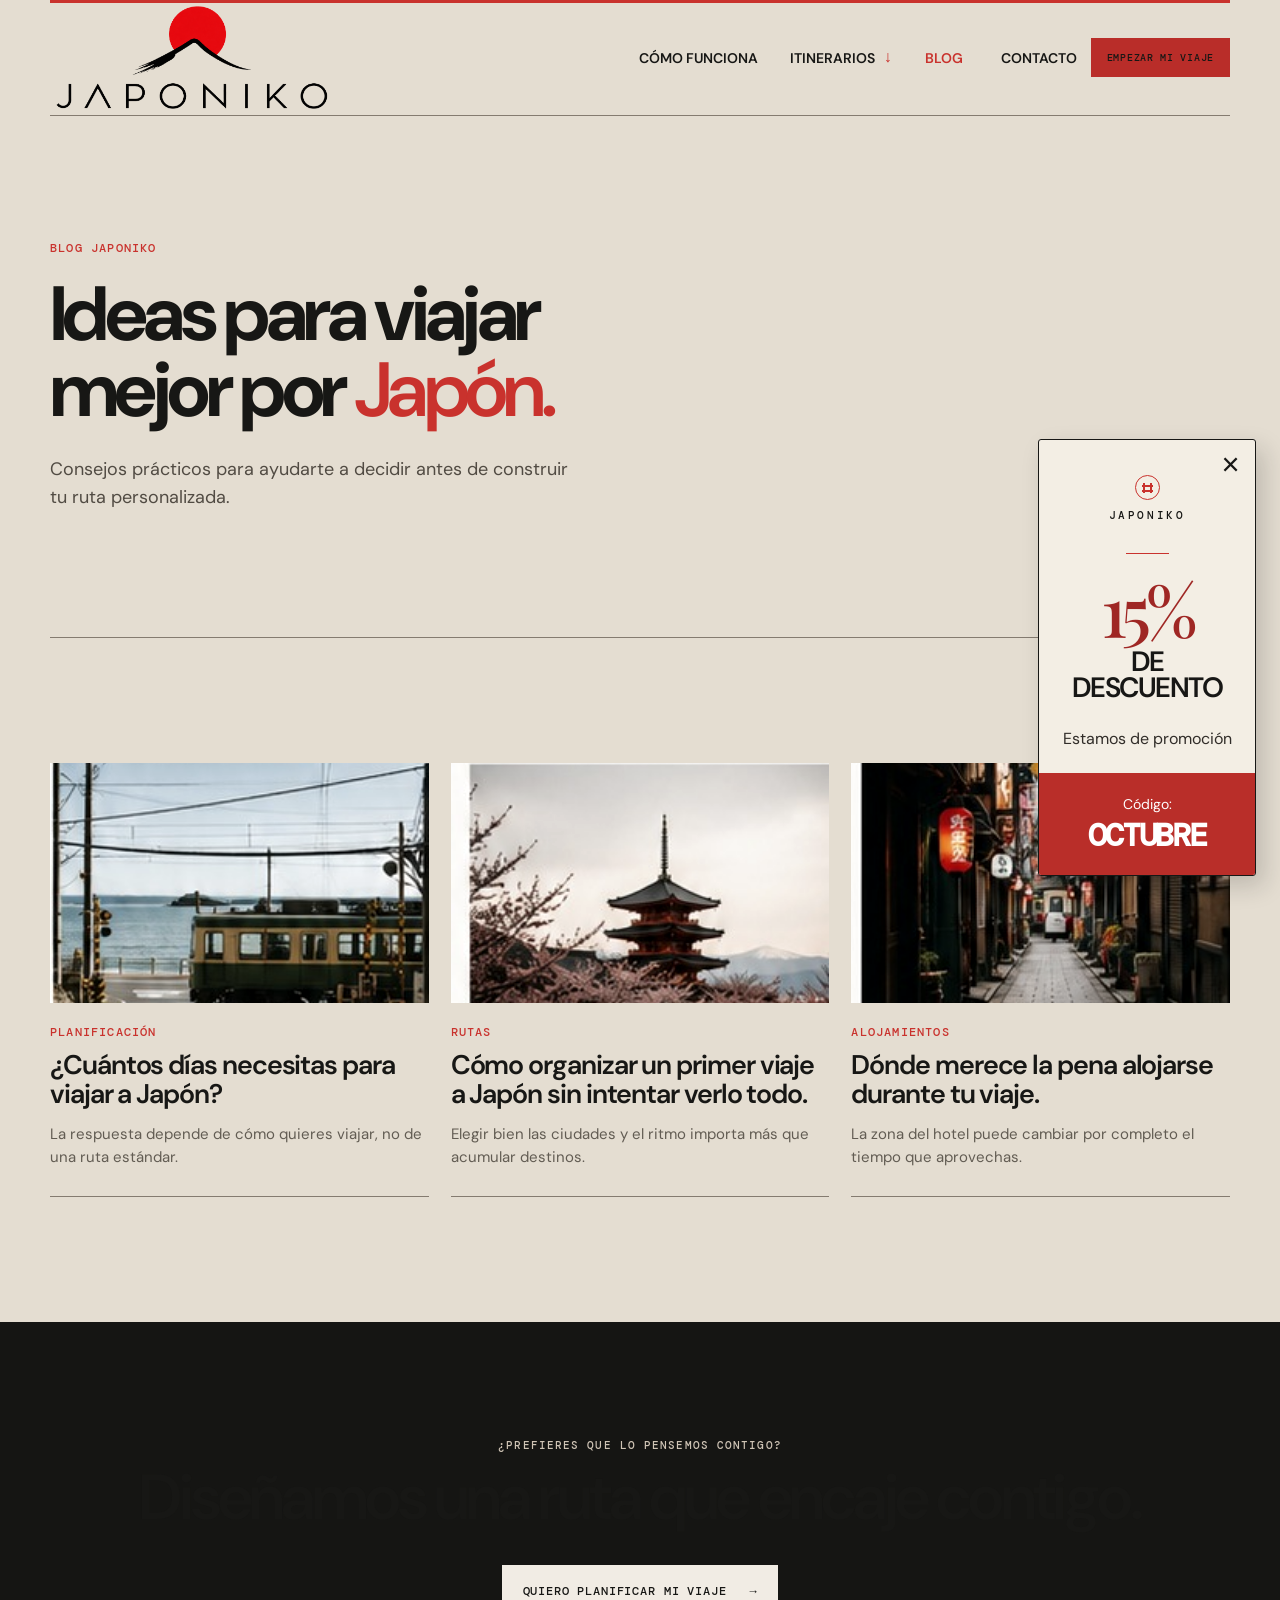
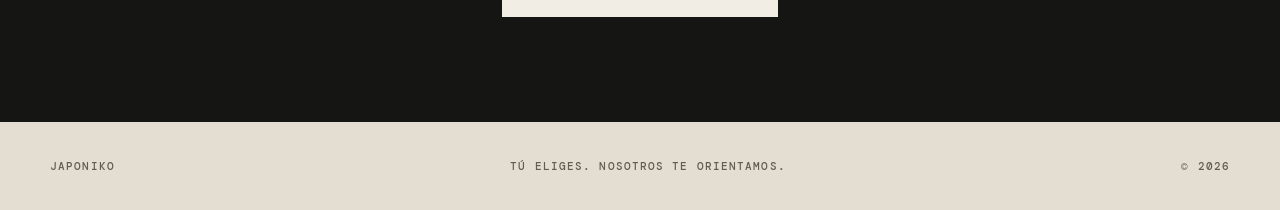
==== blog.html @ 4f86d7cc "Add files via upload actualizacion japoniko 19/08" ====
<!doctype html>
<html lang="es">
<head><meta charset="utf-8"><meta name="viewport" content="width=device-width, initial-scale=1"><meta name="description" content="Ideas y consejos para organizar un viaje a Japón por libre."><title>Blog | Japoniko</title><link rel="stylesheet" href="style.css"><script src="promo-banner.js" defer></script></head>
<body>
<header class="site-header"><a class="logo" href="index.html" aria-label="Japoniko, inicio"><span class="logo-window"><img src="assets/images/logo-japoniko-premium.png" alt="Japoniko"></span></a><nav class="header-nav"><a class="header-link" href="como-funciona.html">Cómo funciona</a><div class="nav-dropdown"><a class="nav-trigger" href="japon-clasico.html">ITINERARIOS</a><div class="nav-menu"><a href="japon-clasico.html">Japón clásico</a><a href="japon-tradicional.html">Japón tradicional</a><a href="japon-extendido.html">Japón extendido</a></div></div><a class="header-link active-link" href="blog.html">Blog</a></nav><a class="header-link contact-button" href="contacto.html">Contacto</a><a class="button button-small" href="index.html#planifica">Empezar mi viaje</a></header>
<main>
<section class="subpage-hero section"><p class="section-label">BLOG JAPONIKO</p><h1>Ideas para viajar<br>mejor por <em>Japón.</em></h1><p>Consejos prácticos para ayudarte a decidir antes de construir tu ruta personalizada.</p></section>
<section class="article-grid section"><article><img src="assets/images/tokio.jpg" alt="Tokio"><p class="eyebrow">PLANIFICACIÓN</p><h2>¿Cuántos días necesitas para viajar a Japón?</h2><p>La respuesta depende de cómo quieres viajar, no de una ruta estándar.</p></article><article><img src="assets/images/pagoda.jpg" alt="Pagoda japonesa"><p class="eyebrow">RUTAS</p><h2>Cómo organizar un primer viaje a Japón sin intentar verlo todo.</h2><p>Elegir bien las ciudades y el ritmo importa más que acumular destinos.</p></article><article><img src="assets/images/calle.jpg" alt="Calle tradicional japonesa"><p class="eyebrow">ALOJAMIENTOS</p><h2>Dónde merece la pena alojarse durante tu viaje.</h2><p>La zona del hotel puede cambiar por completo el tiempo que aprovechas.</p></article></section>
<section class="subpage-cta"><p>¿Prefieres que lo pensemos contigo?</p><h2>Diseñamos una ruta que encaje contigo.</h2><a class="button button-light" href="index.html#planifica">Quiero planificar mi viaje <span>→</span></a></section>
</main><footer><span>JAPONIKO</span><span>Tú eliges. Nosotros te orientamos.</span><span>© 2026</span></footer>
</body></html>
---- style.css ----
@import url('https://fonts.googleapis.com/css2?family=DM+Mono:wght@400;500&family=DM+Sans:wght@400;500;600;700&family=Playfair+Display:ital,wght@0,500;0,600;1,500;1,600&display=swap');
:root{--ink:#171715;--paper:#ede9e0;--warm:#ded7ca;--red:#d83932;--line:#c9c0b2;--max:1180px}*{box-sizing:border-box}html{scroll-behavior:smooth}body{margin:0;background:var(--paper);color:var(--ink);font-family:'DM Sans',sans-serif;line-height:1.5}.site-header{height:92px;max-width:var(--max);margin:auto;display:flex;align-items:center;justify-content:space-between;border-bottom:1px solid var(--line)}.logo{width:180px;height:72px;display:block}.logo-window{display:block;width:180px;height:72px;overflow:hidden;position:relative}.logo img{position:absolute;width:220px;max-width:none;left:-20px;top:-67px}.header-link,.eyebrow,.section-label,footer{font:500 11px/1.2 'DM Mono',monospace;letter-spacing:.1em;text-transform:uppercase}.header-link{color:var(--ink);text-decoration:none;margin-left:auto;margin-right:28px}.button{display:inline-flex;gap:23px;align-items:center;background:var(--red);color:#fff;text-decoration:none;text-transform:uppercase;font:500 11px 'DM Mono',monospace;letter-spacing:.07em;padding:17px 20px;border:1px solid var(--red);transition:.2s}.button:hover{background:#b92e29}.button-small{padding:12px 15px;font-size:10px}.hero{max-width:var(--max);margin:auto;min-height:625px;display:grid;grid-template-columns:1.06fr .94fr;align-items:center;gap:80px}.eyebrow,.section-label{color:#686156;margin:0 0 22px}.hero h1,h2{font-size:clamp(48px,6vw,88px);line-height:.98;letter-spacing:-.06em;margin:0;font-weight:600}.hero h1 em,h2 em{font-family:'Playfair Display',serif;font-weight:500}.intro{font-size:18px;line-height:1.55;max-width:510px;margin:30px 0}.hero-action{display:flex;gap:22px;align-items:center}.hero-action p{font-size:12px;line-height:1.55;margin:0}.hero-art{height:468px;background:#d7cec0;position:relative;overflow:hidden}.sun{position:absolute;width:238px;height:238px;border-radius:50%;background:var(--red);right:92px;top:81px}.mountain{position:absolute;bottom:-45px;background:var(--ink);clip-path:polygon(0 100%,48% 17%,58% 27%,100% 100%)}.mountain-back{width:530px;height:280px;left:-10px;opacity:.72}.mountain-front{width:500px;height:250px;right:-45px;opacity:.97}.hero-art p{position:absolute;right:24px;top:23px;font:400 16px 'DM Mono';letter-spacing:.2em;color:#5f584f}.section{max-width:var(--max);margin:auto;padding:125px 0}.problem{border-top:1px solid var(--line)}.split-heading{display:grid;grid-template-columns:1.45fr .55fr;gap:80px;align-items:end}.split-heading h2{font-size:clamp(42px,5.3vw,72px)}.split-heading>p{font-size:16px;margin:0 0 6px;color:#4c4841}.question-list{display:grid;grid-template-columns:1fr 1fr;margin:78px 0 44px;border-top:1px solid var(--line)}.question-list span{font-size:18px;padding:24px 0;border-bottom:1px solid var(--line)}.question-list span:nth-child(odd){padding-right:25px}.statement{font-size:22px;line-height:1.3;margin:0}.quiet{max-width:none;padding-left:max(calc((100% - var(--max))/2),32px);padding-right:max(calc((100% - var(--max))/2),32px);background:var(--warm)}.included{display:grid;grid-template-columns:repeat(3,1fr);margin-top:78px;border-top:1px solid #bfb5a5}.included article{padding:28px 34px 0 0}.included article+article{padding-left:34px;border-left:1px solid #bfb5a5}.included b,.process b{font:500 11px 'DM Mono';color:var(--red)}.included h3{font-size:24px;margin:45px 0 10px}.included p{color:#504b43;margin:0}.support{display:grid;grid-template-columns:1fr 1fr;background:#191917;color:#f4f0e8;min-height:560px}.support-copy{align-self:center;max-width:590px;justify-self:end;width:100%;padding:76px 95px 76px max(32px,calc((100vw - var(--max))/2))}.support .eyebrow{color:#b6ab9b}.support h2{font-size:clamp(42px,4.5vw,65px)}.support-copy>p:not(.eyebrow){max-width:390px;color:#cbc4b8;margin:28px 0}.text-link{color:#fff;text-decoration:none;font:500 11px 'DM Mono';text-transform:uppercase;letter-spacing:.08em}.support img{width:100%;height:560px;object-fit:cover;filter:saturate(.78) contrast(1.05)}.process h2{font-size:clamp(42px,5.3vw,72px)}.process ol{list-style:none;padding:0;margin:70px 0 0;border-top:1px solid var(--line)}.process li{display:grid;grid-template-columns:90px 1fr;align-items:center;border-bottom:1px solid var(--line);padding:18px 0}.process li span{font-size:22px}.final-cta{text-align:center;background:var(--red);color:#fff;padding:125px 25px}.final-cta .eyebrow{color:#ffe3da}.final-cta h2{font-size:clamp(42px,5vw,72px);max-width:850px;margin:auto}.final-cta>p:not(.eyebrow){margin:30px auto;color:#ffe3da}.button-light{background:#fff;color:var(--ink);border-color:#fff}.button-light:hover{background:#ede9e0;border-color:#ede9e0}footer{max-width:var(--max);margin:auto;height:88px;display:flex;align-items:center;justify-content:space-between;color:#625c53}@media(max-width:800px){.site-header{height:74px;margin:0 20px}.logo,.logo-window{width:135px}.logo img{width:170px;left:-17px;top:-51px}.header-link{display:none}.hero{grid-template-columns:1fr;gap:35px;padding:65px 25px}.hero-art{height:330px;grid-row:1}.hero-copy{grid-row:2}.split-heading{grid-template-columns:1fr;gap:26px}.section{padding:80px 25px}.quiet{padding:80px 25px}.question-list{grid-template-columns:1fr;margin-top:50px}.question-list span:nth-child(odd){padding-right:0}.included{grid-template-columns:1fr;margin-top:50px}.included article,.included article+article{padding:25px 0;border-left:0;border-bottom:1px solid #bfb5a5}.included h3{margin-top:25px}.support{grid-template-columns:1fr}.support-copy{padding:80px 25px}.support img{height:420px}.process ol{margin-top:48px}.final-cta{padding:85px 25px}footer{height:auto;gap:15px;align-items:flex-start;flex-direction:column;padding:28px 25px}.hero-action{align-items:flex-start;flex-direction:column}.sun{right:20%;top:55px}.mountain-back{left:-100px}}
:root{--ink:#171715}
.price-detail{max-width:var(--max);margin:auto;padding:120px 0;display:grid;grid-template-columns:1fr 1fr;gap:100px}.price-detail h2{font-size:clamp(42px,4.7vw,67px)}.price-copy>p:not(.section-label){max-width:430px;font-size:17px;margin:26px 0 32px;color:#504b43}.price-includes{border-top:2px solid var(--ink);padding-top:20px}.price-includes ul{list-style:none;padding:0;margin:24px 0}.price-includes li{padding:11px 0 11px 25px;border-bottom:1px solid var(--line);position:relative}.price-includes li:before{content:'—';position:absolute;left:0;color:var(--red)}.fine-print{font-size:13px;color:#625c53;margin:22px 0 0}.about{display:grid;grid-template-columns:1fr 1fr;gap:100px;border-bottom:1px solid var(--line)}.about h2{font-size:clamp(48px,5vw,70px)}.about-text{padding-top:42px}.about-text p{font-size:18px;line-height:1.6;margin:0 0 20px}.about-text strong{font-size:20px;line-height:1.4}@media(max-width:800px){.price-detail,.about{grid-template-columns:1fr;gap:45px;padding:80px 25px}.about-text{padding-top:0}.about{gap:20px}}
:root{--line:#9f978b}.included{border-color:#aaa093}.included article+article{border-color:#aaa093}.form{border-color:#9f978b}
:root{--line:#9f978b}.hero-photo{background:#1b1a18}.hero-photo img{width:100%;height:100%;object-fit:cover;filter:saturate(.72) contrast(1.08)}.hero-photo span{position:absolute;right:23px;top:20px;color:#fff;font:400 15px 'DM Mono',monospace;letter-spacing:.2em;text-shadow:0 1px 8px #000}.hero-photo .sun,.hero-photo .mountain,.hero-photo p{display:none}
:root{--red:#d83932}.price-number{display:flex;align-items:flex-start;margin:0 0 24px;color:var(--red);line-height:.72;letter-spacing:-.09em}.price-number strong{font-size:clamp(130px,16vw,220px);font-weight:600}.price-number span{font-size:clamp(52px,6vw,82px);font-weight:600;padding-top:13px;letter-spacing:-.07em}.price-number small{display:block;margin:13px 0 0 8px;color:var(--ink);font:500 11px 'DM Mono',monospace;letter-spacing:.08em;text-transform:uppercase;white-space:nowrap}@media(max-width:800px){.price-number strong{font-size:150px}.price-number span{font-size:62px}.price-number small{font-size:10px;margin-left:3px}}
.closing-image{margin:0;position:relative;height:min(62vw,700px);overflow:hidden;background:#171715}.closing-image img{width:100%;height:100%;object-fit:cover;display:block;filter:saturate(.85) contrast(1.04)}.closing-image figcaption{position:absolute;left:max(32px,calc((100% - var(--max))/2));bottom:38px;color:#fff;font:500 12px 'DM Mono',monospace;letter-spacing:.12em;text-transform:uppercase;text-shadow:0 1px 8px #000}@media(max-width:800px){.closing-image{height:370px}.closing-image figcaption{left:25px;bottom:25px}}
.process-note{max-width:550px;font-size:15px;color:#625c53;margin:28px 0 0}.itinerary{border-top:1px solid var(--line)}.itinerary-grid{display:grid;grid-template-columns:repeat(3,1fr);border-top:1px solid var(--line);margin-top:70px}.itinerary-grid>div{padding:19px 20px 19px 0;border-bottom:1px solid var(--line);display:flex;gap:15px;align-items:baseline}.itinerary-grid b{color:var(--red);font:500 10px 'DM Mono',monospace;letter-spacing:.06em;min-width:64px}.itinerary-grid span{font-size:17px}.request{display:grid;grid-template-columns:.9fr 1.1fr;gap:100px;background:var(--warm);max-width:none;padding-left:max(32px,calc((100% - var(--max))/2));padding-right:max(32px,calc((100% - var(--max))/2))}.request h2{font-size:clamp(43px,4.8vw,69px)}.request-intro>p:not(.section-label){font-size:17px;line-height:1.6;max-width:430px;margin:28px 0}.travel-form{border-top:2px solid var(--ink);padding-top:23px;display:grid;gap:16px}.travel-form label{font:500 11px 'DM Mono',monospace;letter-spacing:.04em;text-transform:uppercase;display:grid;gap:8px}.travel-form input,.travel-form select,.travel-form textarea{width:100%;font:400 16px 'DM Sans',sans-serif;color:var(--ink);padding:12px 0;border:0;border-bottom:1px solid #93897b;background:transparent;border-radius:0;outline:none}.travel-form input:focus,.travel-form select:focus,.travel-form textarea:focus{border-color:var(--red)}.travel-form textarea{resize:vertical;min-height:100px}.form-pair{display:grid;grid-template-columns:1fr 1fr;gap:24px}.travel-form .button{justify-self:start;margin-top:12px}.form-note{font-size:12px;color:#625c53;margin:0}.faq{max-width:900px}.faq h2{font-size:clamp(43px,5vw,69px);margin-bottom:55px}.faq details{border-top:1px solid var(--line);padding:19px 0}.faq details:last-child{border-bottom:1px solid var(--line)}.faq summary{font-size:18px;font-weight:600;cursor:pointer;list-style:none;padding-right:30px;position:relative}.faq summary::-webkit-details-marker{display:none}.faq summary:after{content:'+';position:absolute;right:0;color:var(--red);font:400 24px 'DM Mono',monospace;top:-5px}.faq details[open] summary:after{content:'−'}.faq details p{margin:14px 35px 0 0;color:#59534a}@media(max-width:800px){.itinerary-grid{grid-template-columns:1fr;margin-top:48px}.request{grid-template-columns:1fr;gap:45px;padding:80px 25px}.form-pair{grid-template-columns:1fr;gap:16px}.travel-form .button{width:100%;justify-content:space-between}.faq{padding-bottom:80px}.faq summary{font-size:16px}}
:root{--paper:#ede9e0;--red:#d83932;--ink:#171715}.site-header{position:relative}.logo{height:82px;display:flex;align-items:center;gap:11px}.logo-window{height:64px;background:var(--paper);border-left:3px solid var(--red);border-bottom:1px solid var(--ink);box-shadow:9px 9px 0 -8px var(--red)}.logo img{mix-blend-mode:multiply}.brand-tag{font:500 8px/1.2 'DM Mono',monospace;text-transform:uppercase;letter-spacing:.12em;color:#625c53;white-space:nowrap}.quick-signup{max-width:var(--max);margin:0 auto 105px;padding:26px 30px;border-top:2px solid var(--ink);border-bottom:1px solid var(--line);display:flex;align-items:center;justify-content:space-between;gap:45px;background:#e4ded3}.quick-signup .eyebrow{margin:0 0 7px}.quick-signup p:last-child{margin:0;font-size:15px}.quick-signup form{display:flex;min-width:420px;align-items:center;border-bottom:1px solid var(--ink)}.quick-signup input{border:0;background:transparent;outline:0;min-width:0;flex:1;padding:13px 0;font:400 15px 'DM Sans',sans-serif}.quick-signup input:focus{box-shadow:inset 0 -2px 0 var(--red)}.quick-signup button{border:0;background:var(--ink);color:#fff;padding:13px 16px;text-transform:uppercase;font:500 10px 'DM Mono',monospace;letter-spacing:.06em;white-space:nowrap}.quick-signup button:hover{background:var(--red)}.price-detail,.request{border-top:1px solid var(--ink)}.support{border-top:2px solid var(--red)}.final-cta{border-top:2px solid var(--ink)}@media(max-width:800px){.logo{height:70px;gap:7px}.logo-window{height:58px}.brand-tag{font-size:7px}.quick-signup{margin:0 25px 70px;padding:23px 20px;display:block}.quick-signup form{min-width:0;width:100%;margin-top:18px}.quick-signup button{padding:13px 11px;font-size:9px}}
html,body{max-width:100%;overflow-x:hidden}@media(max-width:640px){.site-header{height:72px;margin:0 14px;gap:10px}.logo{min-width:0;flex:1}.logo-window{width:118px!important;height:54px}.logo img{width:148px;left:-14px;top:-45px}.brand-tag{display:none}.button-small{padding:11px 10px;font-size:8px;letter-spacing:.03em}.hero{padding:38px 22px 58px;gap:28px;min-height:auto}.hero-art{height:280px}.hero h1{font-size:clamp(46px,14vw,62px)}.intro{font-size:16px;margin:22px 0}.hero-action .button{width:100%;justify-content:space-between}.hero-action p{font-size:11px}.section,.quiet{padding:68px 22px}.split-heading h2,.request h2,.price-detail h2,.about h2{font-size:clamp(40px,12vw,55px)}.question-list span{font-size:16px;padding:18px 0}.statement{font-size:20px}.quick-signup{margin:0 22px 65px}.quick-signup p:last-child{font-size:14px}.included h3{font-size:21px}.price-detail{padding:70px 22px;gap:48px}.price-number{margin-bottom:20px}.price-number strong{font-size:128px}.price-number span{font-size:54px}.price-includes li{font-size:14px}.support-copy{padding:68px 22px}.support img{height:340px}.about-text p{font-size:16px}.process li{grid-template-columns:62px 1fr;padding:16px 0}.process li span{font-size:18px}.itinerary-grid>div{padding:16px 0}.itinerary-grid span{font-size:16px}.request{padding:68px 22px}.travel-form{gap:14px}.travel-form input,.travel-form select,.travel-form textarea{font-size:16px}.faq summary{font-size:15px;line-height:1.35}.final-cta{padding:75px 22px}.final-cta h2{font-size:clamp(39px,11vw,53px)}.closing-image{height:290px}footer{padding:25px 22px;font-size:9px}}@media(max-width:360px){.site-header{margin:0 10px}.logo-window{width:105px!important}.logo img{width:134px;top:-41px}.button-small{padding:10px 8px;font-size:7px}.hero{padding-left:18px;padding-right:18px}.section,.quiet,.price-detail,.request{padding-left:18px;padding-right:18px}.quick-signup{margin-left:18px;margin-right:18px}}
.site-header{height:104px}.logo{width:230px;height:92px}.logo-window{width:230px!important;height:82px!important;border-left-width:3px;box-shadow:10px 10px 0 -8px var(--red)}.logo img{width:280px!important;left:-25px!important;top:-99px!important}@media(max-width:640px){.site-header{height:76px}.logo{width:145px;height:68px}.logo-window{width:145px!important;height:62px!important}.logo img{width:178px!important;left:-16px!important;top:-62px!important}}@media(max-width:360px){.logo{width:122px}.logo-window{width:122px!important}.logo img{width:150px!important;left:-14px!important;top:-52px!important}}
:root{--paper:#e4ddd1;--warm:#cbc1b3;--ink:#151513;--line:#847b70;--red:#c9322d}.site-header{height:112px;border-color:#847b70}.logo{width:270px;height:102px}.logo-window{width:270px!important;height:92px!important;background:transparent;border:0!important;box-shadow:none!important}.logo img{width:330px!important;left:-30px!important;top:-116px!important}.quick-signup{background:#d8cfc2;border-bottom-color:#847b70}.quiet{background:#cbc1b3}.price-detail{background:#d9d0c4}.about{background:#ded6ca}.request{background:#c7bcad}.travel-form{border-top-color:#151513}.support{background:#151513}.final-cta{background:#b92d29}.button{background:#b92d29;border-color:#b92d29}.button:hover{background:#8f221f}.button-light{background:#f1ece4;border-color:#f1ece4}.price-number{color:#b92d29}@media(max-width:640px){.site-header{height:80px}.logo{width:165px;height:72px}.logo-window{width:165px!important;height:66px!important}.logo img{width:202px!important;left:-18px!important;top:-71px!important}}@media(max-width:360px){.logo{width:140px}.logo-window{width:140px!important}.logo img{width:172px!important;left:-16px!important;top:-60px!important}}
.form-notice{position:fixed;z-index:50;right:25px;bottom:25px;max-width:360px;padding:16px 19px;background:#151513;color:#f1ece4;border-left:3px solid var(--red);font-size:14px;line-height:1.45;box-shadow:0 12px 32px rgba(0,0,0,.2);transform:translateY(140%);opacity:0;transition:transform .25s ease,opacity .25s ease}.form-notice.is-visible{transform:translateY(0);opacity:1}@media(max-width:640px){.form-notice{right:18px;left:18px;bottom:18px;max-width:none;font-size:13px}}
:root{--red:#c9322d}em{font-family:'DM Sans',sans-serif!important;font-style:normal!important;font-weight:600!important;color:var(--red)}.logo{width:auto!important;height:92px!important;display:flex;align-items:center;gap:13px}.brand-mark{width:42px;height:34px;position:relative;display:block;flex:0 0 42px}.brand-mark:before{content:'';position:absolute;left:7px;top:0;width:27px;height:27px;border-radius:50%;background:var(--red)}.brand-mark:after{content:'';position:absolute;left:1px;top:13px;width:34px;height:12px;border-left:4px solid var(--ink);border-bottom:4px solid var(--ink);transform:skew(-28deg) rotate(-20deg);border-radius:2px}.brand-name{font:600 22px/1 'DM Sans',sans-serif;letter-spacing:.28em;color:var(--ink)}.mini-gallery{display:grid;grid-template-columns:1.25fr .8fr .95fr;gap:10px;margin-top:42px}.mini-gallery img{width:100%;height:165px;object-fit:cover;display:block;filter:saturate(.76) contrast(1.06)}.mini-gallery img:first-child{object-position:center}.mini-gallery img:hover{filter:saturate(1) contrast(1)}@media(max-width:640px){.logo{height:68px!important;gap:9px}.brand-mark{width:32px;height:28px;flex-basis:32px}.brand-mark:before{width:22px;height:22px;left:5px}.brand-mark:after{width:27px;height:10px;left:1px;top:10px;border-left-width:3px;border-bottom-width:3px}.brand-name{font-size:16px;letter-spacing:.2em}.mini-gallery{grid-template-columns:1.2fr .8fr;gap:7px;margin-top:28px}.mini-gallery img{height:120px}.mini-gallery img:last-child{display:none}}
.site-header{height:92px}.logo{width:210px!important;height:72px!important;display:block}.logo-window{display:block!important;position:relative;width:210px!important;height:72px!important;overflow:hidden;background:transparent!important;border:0!important;box-shadow:none!important}.logo-window img{position:absolute!important;display:block;width:260px!important;max-width:none!important;left:-24px!important;top:-91px!important;mix-blend-mode:multiply}.brand-mark,.brand-name{display:none!important}@media(max-width:640px){.site-header{height:74px}.logo{width:145px!important;height:60px!important}.logo-window{width:145px!important;height:60px!important}.logo-window img{width:180px!important;left:-17px!important;top:-63px!important}}@media(max-width:360px){.logo{width:126px!important}.logo-window{width:126px!important}.logo-window img{width:156px!important;left:-15px!important;top:-55px!important}}
.support .itinerary-preview{object-fit:contain;background:#d8cfc2;padding:18px;filter:none}.about-intro img{width:100%;height:365px;object-fit:cover;display:block;margin-top:38px;filter:saturate(.8) contrast(1.04)}@media(max-width:640px){.support .itinerary-preview{height:400px;padding:12px}.about-intro img{height:330px;margin-top:28px}}
.header-nav{display:flex;align-items:center;gap:22px;margin-left:auto;margin-right:28px}.header-nav .header-link{margin:0}.header-nav .active-link{color:var(--red)}.subpage-hero{min-height:430px;display:flex;flex-direction:column;justify-content:center;border-bottom:1px solid var(--line)}.subpage-hero h1{font-size:clamp(52px,6vw,84px);letter-spacing:-.06em;line-height:.98;margin:0}.subpage-hero>p:last-child{max-width:520px;font-size:18px;line-height:1.55;margin:28px 0 0;color:#514b43}.subpage-cta{background:#151513;color:#f1ece4;text-align:center;padding:105px 25px}.subpage-cta p{font:500 11px 'DM Mono',monospace;text-transform:uppercase;letter-spacing:.1em;color:#cfc4b5}.subpage-cta h2{font-size:clamp(40px,5vw,68px);margin:15px auto 35px;letter-spacing:-.05em}.article-grid{display:grid;grid-template-columns:repeat(3,1fr);gap:22px}.article-grid article{padding-bottom:28px;border-bottom:1px solid var(--line)}.article-grid img{width:100%;height:240px;object-fit:cover;display:block;margin-bottom:22px;filter:saturate(.78) contrast(1.05)}.article-grid .eyebrow{margin-bottom:11px}.article-grid h2{font-size:27px;line-height:1.08;letter-spacing:-.04em;margin:0 0 15px}.article-grid p:last-child{font-size:15px;color:#625c53;margin:0}@media(max-width:800px){.header-nav{display:none}.subpage-hero{min-height:340px}.article-grid{grid-template-columns:1fr;gap:38px}.article-grid img{height:250px}}@media(max-width:640px){.subpage-hero{padding-top:58px;padding-bottom:58px}.subpage-hero h1{font-size:clamp(43px,12vw,56px)}.subpage-hero>p:last-child{font-size:16px}.subpage-cta{padding:74px 22px}.article-grid h2{font-size:25px}}
.site-header{position:relative}.site-header:before{content:'';position:absolute;left:0;right:0;top:0;height:3px;background:var(--red)}.hero{position:relative}.hero-copy{padding-left:24px;border-left:1px solid var(--line)}.trust-bar{max-width:var(--max);margin:0 auto 66px;border-top:1px solid var(--ink);border-bottom:1px solid var(--line);display:grid;grid-template-columns:repeat(3,1fr)}.trust-bar span{padding:16px 20px;font:500 10px 'DM Mono',monospace;text-transform:uppercase;letter-spacing:.08em;text-align:center}.trust-bar span+span{border-left:1px solid var(--line)}.price-detail{position:relative;box-shadow:inset 0 1px 0 rgba(255,255,255,.35),inset 0 -1px 0 rgba(21,21,19,.25)}.price-detail:after{content:'79';position:absolute;right:max(20px,calc((100vw - var(--max))/2));bottom:20px;font:600 clamp(100px,14vw,220px)/.75 'DM Sans',sans-serif;color:rgba(21,21,19,.045);letter-spacing:-.1em;pointer-events:none}.price-copy,.price-includes{position:relative;z-index:1}.price-stamp{display:inline-block;margin:0 0 24px;padding:7px 9px;border:1px solid var(--red);color:var(--red);font:500 9px 'DM Mono',monospace;letter-spacing:.09em}.service-vignettes{display:grid;grid-template-columns:repeat(3,1fr);gap:7px;margin-top:28px}.service-vignettes img{width:100%;height:92px;object-fit:cover;filter:saturate(.65) contrast(1.12)}.support{position:relative}.pdf-badge{position:absolute;right:calc(50% + 18px);top:30px;z-index:2;background:var(--red);color:#fff;padding:10px 12px;font:500 9px/1.35 'DM Mono',monospace;letter-spacing:.08em;text-align:center;transform:rotate(3deg);box-shadow:5px 5px 0 #151513}.about{padding-top:145px;padding-bottom:145px}.about-intro{position:relative}.about-intro:before{content:'10+';position:absolute;right:18px;top:-45px;color:var(--red);font:600 72px/.8 'DM Sans',sans-serif;letter-spacing:-.08em}.about-text blockquote{border-left:2px solid var(--red);margin:40px 0 0;padding:6px 0 6px 22px;font:500 24px/1.25 'DM Sans',sans-serif;letter-spacing:-.03em}.problem,.process{position:relative}.section-label{color:var(--red)}@media(max-width:800px){.trust-bar{margin:0 22px 55px}.pdf-badge{right:18px;top:18px}.about{padding-top:90px;padding-bottom:90px}}@media(max-width:640px){.hero-copy{padding-left:15px}.trust-bar{grid-template-columns:1fr;margin-bottom:50px}.trust-bar span{padding:13px 14px;text-align:left}.trust-bar span+span{border-left:0;border-top:1px solid var(--line)}.price-detail:after{right:16px;bottom:17px;font-size:130px}.service-vignettes img{height:75px}.pdf-badge{font-size:8px;padding:8px 9px}.about-intro:before{font-size:58px;top:-30px}.about-text blockquote{font-size:20px;margin-top:28px}.about{padding-top:75px;padding-bottom:75px}}
body{font-size:17px}.eyebrow,.section-label{font-size:12px}.button{font-size:12px}.button-small{font-size:10px}.header-link{font-size:12px}.intro{font-size:19px}.split-heading>p,.request-intro>p:not(.section-label),.price-copy>p:not(.section-label){font-size:18px}.included p,.fine-print,.form-note{font-size:15px}.travel-form label{font-size:12px}.travel-form input,.travel-form select,.travel-form textarea{font-size:17px}.trust-bar span{font-size:11px}.service-vignettes{margin-top:32px}@media(max-width:640px){body{font-size:16px}.intro{font-size:17px}.eyebrow,.section-label{font-size:11px}.button{font-size:11px}.button-small{font-size:9px}.split-heading>p,.request-intro>p:not(.section-label),.price-copy>p:not(.section-label){font-size:17px}}
.site-header{height:116px}.logo{width:310px!important;height:104px!important}.logo-window{width:310px!important;height:104px!important;display:flex!important;align-items:center;overflow:visible!important}.logo-window img,.logo-window img[src$="logo-japoniko-premium.png"]{position:static!important;width:100%!important;height:100%!important;max-width:100%!important;object-fit:contain;object-position:left center;mix-blend-mode:normal!important}.included,.article-grid{align-items:stretch}.included article,.article-grid article{width:100%;height:100%;min-width:0}.included article{display:flex;flex-direction:column}.included article p{margin-top:auto}.article-grid article{display:flex;flex-direction:column}.article-grid article p:last-child{margin-top:auto}@media(max-width:640px){.site-header{height:82px}.logo{width:190px!important;height:72px!important}.logo-window{width:190px!important;height:72px!important}.header-nav{display:none}}
.nav-dropdown{position:relative;font:500 12px 'DM Sans',sans-serif}.nav-dropdown summary{list-style:none;cursor:pointer;white-space:nowrap}.nav-dropdown summary::-webkit-details-marker{display:none}.nav-dropdown summary:after{content:'+';color:var(--red);font:500 15px 'DM Mono',monospace;margin-left:6px}.nav-dropdown[open] summary:after{content:'−'}.nav-dropdown>div{position:absolute;z-index:30;top:calc(100% + 16px);left:-18px;min-width:190px;padding:10px;background:#151513;box-shadow:7px 7px 0 rgba(201,50,45,.85)}.nav-dropdown>div a{display:block;padding:10px;color:#f1ece4;text-decoration:none;font-size:12px}.nav-dropdown>div a:hover,.nav-dropdown>div a.active-link{color:#fff;background:#c9322d}@media(max-width:800px){.nav-dropdown{display:none}}
.support-copy h2{line-height:1.17!important;margin-bottom:30px}.support-copy h2 em{display:block;margin-top:14px}.support-copy>p:not(.eyebrow){line-height:1.75;margin:0 0 34px}.how-steps{display:grid;gap:0}.how-steps article{display:grid;grid-template-columns:130px 1fr;gap:25px;padding:34px 0;border-top:1px solid var(--line)}.how-steps article:last-child{border-bottom:1px solid var(--line)}.how-steps b{font:600 40px/.9 'DM Sans',sans-serif;letter-spacing:-.08em;color:var(--red)}.how-steps h2{font-size:31px;letter-spacing:-.045em;margin:0 0 9px}.how-steps p{max-width:570px;font-size:17px;line-height:1.6;color:#514b43;margin:0}@media(max-width:640px){.support-copy h2{line-height:1.14!important;margin-bottom:24px}.support-copy h2 em{margin-top:10px}.how-steps article{grid-template-columns:70px 1fr;gap:12px;padding:25px 0}.how-steps b{font-size:30px}.how-steps h2{font-size:24px}.how-steps p{font-size:16px}}
.about-intro:before{display:none!important}
.hero-copy{padding-left:0!important;border-left:0!important}.header-nav{gap:26px}.header-nav .header-link,.nav-dropdown,.nav-dropdown summary{font:600 14px/1 'DM Sans',sans-serif!important;letter-spacing:0!important}.nav-dropdown summary{display:flex;align-items:center;height:24px}.nav-dropdown summary:after{font-size:16px!important;margin-left:7px}@media(max-width:800px){.header-nav{display:none}}
.header-nav{gap:12px}.header-nav .header-link,.header-nav .nav-dropdown{width:132px;height:32px;display:flex;align-items:center;justify-content:center;text-align:center}.header-nav .nav-dropdown summary{width:132px;height:32px;justify-content:center}.header-nav .nav-dropdown>div{width:190px}
.header-nav{gap:0;width:396px;height:44px;border:1px solid var(--line);background:rgba(255,255,255,.16)}.header-nav .header-link,.header-nav .nav-dropdown{width:132px;height:42px;flex:0 0 132px}.header-nav .header-link+.nav-dropdown,.header-nav .nav-dropdown+.header-link{border-left:1px solid var(--line)}.header-nav .nav-dropdown summary{width:132px;height:42px}.header-nav .header-link:hover,.header-nav .nav-dropdown summary:hover{background:#d6ccbd}.nav-dropdown summary:after{position:relative;top:-1px}
@media(max-width:800px){.site-header{height:auto!important;min-height:82px;flex-wrap:wrap;padding-top:4px}.header-nav{display:flex!important;order:3;width:100%;height:42px;margin:0 0 12px!important}.header-nav .header-link,.header-nav .nav-dropdown{width:33.333%!important;flex:0 0 33.333%!important;height:40px}.header-nav .nav-dropdown summary{width:100%!important;height:40px}.header-nav .nav-dropdown>div{left:0;min-width:190px}.logo{margin-right:auto}.button-small{margin-left:12px}}@media(max-width:640px){.site-header{margin:0 14px}.header-nav{display:flex!important}.header-nav .header-link,.header-nav .nav-dropdown,.header-nav .nav-dropdown summary{font-size:11px!important}.header-nav .nav-dropdown summary:after{font-size:13px!important;margin-left:4px}.button-small{font-size:8px!important}}
.nav-dropdown summary{text-transform:uppercase}.nav-dropdown summary:after,.nav-dropdown[open] summary:after{content:none!important}.nav-dropdown:hover>div{display:block!important}@media(max-width:800px){.nav-dropdown summary{text-transform:uppercase}}
.nav-dropdown .nav-trigger{width:100%;height:100%;display:flex;align-items:center;justify-content:center;color:var(--ink);text-decoration:none;font:600 14px/1 'DM Sans',sans-serif;letter-spacing:0}.nav-dropdown .nav-menu{display:none}.nav-dropdown:hover .nav-menu{display:block!important}.nav-dropdown .nav-menu a{display:block;pointer-events:auto}.nav-dropdown:hover .nav-trigger{background:#d6ccbd}@media(max-width:800px){.nav-dropdown .nav-trigger{font-size:11px}.nav-dropdown .nav-menu{display:none!important}}
.nav-dropdown.is-open .nav-menu{display:block!important}@media(max-width:800px){.nav-dropdown.is-open .nav-menu{display:block!important;top:calc(100% + 4px);left:0;min-width:190px}.nav-dropdown:hover .nav-menu{display:block!important}}
.header-nav{border:0!important;background:transparent!important}.header-nav .header-link+.nav-dropdown,.header-nav .nav-dropdown+.header-link{border-left:0!important}.header-nav .header-link:hover,.header-nav .nav-dropdown:hover .nav-trigger{background:transparent!important;color:var(--red)}.nav-dropdown .nav-trigger:after{content:'↓';margin-left:8px;color:var(--red);font:500 16px/1 'DM Mono',monospace;position:relative;top:-1px}
.contact-button{margin-left:10px!important;margin-right:14px!important;text-transform:none!important;font:600 14px/1 'DM Sans',sans-serif!important;letter-spacing:0!important}.contact-button:hover{color:var(--red)}.contact-page{display:grid;grid-template-columns:1fr 1fr;gap:110px;background:#d8cfc2;max-width:none;padding-left:max(32px,calc((100% - var(--max))/2));padding-right:max(32px,calc((100% - var(--max))/2))}.contact-page h2{font-size:clamp(43px,4.8vw,68px);letter-spacing:-.05em;margin:0}.contact-page>div>p:not(.section-label){font-size:18px;line-height:1.6;max-width:450px;margin:28px 0}@media(max-width:800px){.contact-button{margin-left:auto!important;margin-right:10px!important;font-size:11px!important}.contact-page{grid-template-columns:1fr;gap:45px;padding:72px 25px}}@media(max-width:360px){.contact-button{display:none}}
.bamboo-banner{width:100%;height:150px;margin:0 0 66px;overflow:hidden;background:#151513}.bamboo-banner img{display:block;width:100%;height:100%;object-fit:cover;object-position:center center;filter:saturate(.78) contrast(1.08)}@media(max-width:640px){.bamboo-banner{height:115px;margin-bottom:50px}}
@media(min-width:801px){.support{grid-template-columns:42% 58%;min-height:680px}.support-copy{max-width:none;padding-right:58px}.support-copy h2{font-size:clamp(40px,4vw,62px);letter-spacing:-.045em}.support .itinerary-preview{height:680px;padding:8px}.support-copy>p:not(.eyebrow){max-width:430px}}
@media(min-width:801px){.support{grid-template-columns:20% 80%;min-height:720px}.support-copy{padding:58px 24px}.support-copy h2{font-size:clamp(30px,2.7vw,48px);line-height:1.12!important}.support-copy>p:not(.eyebrow){font-size:15px;line-height:1.6;max-width:none}.support .itinerary-preview{height:720px;padding:6px}.support-copy .text-link{font-size:10px}}

/* Retrato de Bernat: encuadre completo, con más espacio alrededor. */
.about-intro img{object-fit:contain!important;background:#ded7ca;object-position:center center}

/* La sección mantiene sus dos columnas; la muestra ocupa el 80 % de su mitad. */
@media(min-width:801px){
  .support{grid-template-columns:1fr 1fr;min-height:720px}
  .support-copy{padding:76px 64px 76px max(32px,calc((100vw - var(--max))/2))}
  .support-copy h2{font-size:clamp(42px,4.5vw,65px);line-height:1.17!important}
  .support-copy>p:not(.eyebrow){font-size:17px;line-height:1.75;max-width:390px}
  .support .itinerary-preview{width:80%;height:720px;justify-self:center;padding:6px}
}

/* Muestra del itinerario como una sección contenida, no a ancho completo. */
.support{max-width:var(--max);margin:0 auto 125px}
@media(max-width:800px){.support{margin:0 22px 80px}.support .itinerary-preview{width:100%;justify-self:stretch}}

/* Dos mitades reales dentro del mismo ancho de contenido que el resto de la página. */
@media(min-width:801px){
  .support{width:calc(100% - 64px);max-width:var(--max);grid-template-columns:minmax(0, 1fr) minmax(0, 1fr);min-height:680px}
  .support-copy{width:100%;min-width:0;padding:68px 72px}
  .support-copy h2{font-size:clamp(40px,3.8vw,58px);line-height:1.08!important;letter-spacing:-.055em}
  .support-copy h2 em{display:inline;margin:0}
  .support-copy>p:not(.eyebrow){max-width:390px;font-size:17px;line-height:1.65}
  .support .itinerary-preview{width:80%;max-width:100%;height:680px;justify-self:center;align-self:center;object-fit:contain;padding:6px}
}

/* Muestra del PDF como libro de dos páginas. */
.itinerary-book{width:90%;max-width:100%;justify-self:center;align-self:center;position:relative}
.itinerary-book .pdf-badge{right:-14px;top:-21px}
.book-spread{display:grid;grid-template-columns:1fr 11px 1fr;align-items:stretch;width:100%;aspect-ratio:1.42;background:#cfc6b9;padding:8px;box-shadow:10px 12px 26px rgba(0,0,0,.25);transition:opacity .18s ease}
.book-page{background-image:url('assets/images/ejemplo-itinerario.png');background-size:200% 200%;background-repeat:no-repeat;background-color:#f7f4ed;box-shadow:0 1px 5px rgba(0,0,0,.18)}
.book-page-left{background-position:0 0}.book-page-right{background-position:100% 0}.book-spine{background:linear-gradient(90deg,rgba(0,0,0,.22),rgba(255,255,255,.25),rgba(0,0,0,.18));box-shadow:inset 0 0 4px rgba(0,0,0,.22)}
.book-spread[data-spread="1"] .book-page-left{background-position:0 100%}.book-spread[data-spread="1"] .book-page-right{background-position:100% 100%}
.book-controls{display:flex;align-items:center;justify-content:center;gap:15px;margin-top:16px;font:500 10px 'DM Mono',monospace;letter-spacing:.1em;color:#d9d2c8}
.book-button{appearance:none;width:31px;height:29px;border:1px solid #b6ab9b;background:transparent;color:#fff;font-size:17px;line-height:1;cursor:pointer;transition:.18s}
.book-button:hover{background:var(--red);border-color:var(--red)}
@media(max-width:800px){.itinerary-book{width:88%;margin:0 auto 38px}.book-spread{padding:5px;grid-template-columns:1fr 7px 1fr}.itinerary-book .pdf-badge{right:-12px;top:-17px}.book-controls{margin-top:13px}}

/* Paleta tipográfica más cálida: menos negro puro, más profundidad. */
:root{--ink:#2e2923}
body{color:#443d35}
h1,h2,h3,strong,.header-link,.nav-trigger,.button,.price-number,.process li span,.faq summary{color:#2e2923}
p,.included p,.fine-print,.process-note,.split-heading>p{color:#61584d}
.section-label,.eyebrow,.price-stamp{color:#b92e29}
.support{color:#f4f0e8}.support h2,.support h3,.support strong,.support .text-link{color:#f4f0e8}.support-copy>p:not(.eyebrow){color:#d1c8bb}

/* Libro a página completa y vuelta al negro de marca. */
:root{--ink:#171715}
body,h1,h2,h3,strong,.header-link,.nav-trigger,.button,.price-number,.process li span,.faq summary,p,.included p,.fine-print,.process-note,.split-heading>p{color:#171715}
.section-label,.eyebrow,.price-stamp{color:var(--red)}
.support{color:#f4f0e8}.support h2,.support h3,.support strong,.support .text-link{color:#f4f0e8}.support-copy>p:not(.eyebrow){color:#d1c8bb}
.itinerary-book{width:100%}
.book-spread{display:block;aspect-ratio:.706;padding:9px}
.book-page-left{display:block;width:100%;height:100%;background-size:200% 200%;background-position:0 0}
.book-page-right,.book-spine{display:none}
.book-spread[data-spread="1"] .book-page-left{background-position:100% 0}
.book-spread[data-spread="2"] .book-page-left{background-position:0 100%}
.book-spread[data-spread="3"] .book-page-left{background-position:100% 100%}
@media(max-width:800px){.itinerary-book{width:100%}.book-spread{padding:6px}}

/* Cada recorte del PDF se centra dentro de su página. */
.book-page-left{display:block!important;width:100%!important;height:100%!important;object-fit:contain!important;object-position:center center!important;background:#f7f4ed!important}

/* Contenido del plan: lista editorial dentro de la sección existente. */
.plan-includes{list-style:none;margin:28px 0 22px;padding:0;border-top:1px solid rgba(244,240,232,.26)}
.plan-includes li{display:grid;grid-template-columns:37px minmax(0,1fr);gap:12px;padding:13px 0;border-bottom:1px solid rgba(244,240,232,.18)}
.plan-includes b{color:var(--red);font:500 12px/1.3 'DM Mono',monospace;letter-spacing:.02em}.plan-includes strong{display:block;color:#f4f0e8;font-size:15px;line-height:1.2}.plan-includes span{display:block;margin-top:4px;color:#cfc6ba;font-size:12px;line-height:1.4}.plan-closing{max-width:390px!important;margin:0 0 24px!important;color:#f4f0e8!important;font-size:14px!important;line-height:1.45!important}
@media(max-width:800px){.plan-includes{margin-top:25px}.plan-includes li{grid-template-columns:34px minmax(0,1fr);gap:10px;padding:14px 0}.plan-includes strong{font-size:15px}.plan-includes span{font-size:12px}.plan-closing{font-size:14px!important;margin-bottom:25px!important}}

/* Navegación de escritorio con el mismo espacio real entre cada enlace. */
@media(min-width:801px){
  .header-nav{width:auto;height:32px;gap:32px;margin-right:28px}
  .header-nav .header-link,.header-nav .nav-dropdown{width:auto;height:32px;flex:0 0 auto}
  .header-nav .nav-dropdown .nav-trigger{width:auto;padding:0;white-space:nowrap}
}
.contact-button{text-transform:uppercase!important}

/* Alternancia discreta de las imágenes del encabezado principal. */
.hero-photo{position:relative}.hero-photo .hero-slide{position:absolute;inset:0;display:block;opacity:0;animation:hero-image-swap 9s ease-in-out infinite}.hero-photo .hero-slide:first-of-type{opacity:1}.hero-photo .hero-slide:nth-of-type(2){animation-delay:-3s}.hero-photo .hero-slide:nth-of-type(3){animation-delay:-6s}.hero-photo>span{z-index:2;pointer-events:none}
@keyframes hero-image-swap{0%,29%{opacity:1}34%,95%{opacity:0}100%{opacity:1}}
@media(prefers-reduced-motion:reduce){.hero-photo .hero-slide{animation:none!important}.hero-photo .hero-slide:first-of-type{opacity:1}.hero-photo .hero-slide:nth-of-type(2){display:none}}

/* Banner de promoción Japoniko: componente fijo, ligero y sin recursos externos. */
.promo-banner{position:fixed;right:24px;bottom:24px;z-index:40;width:218px;overflow:hidden;background:#f3eee4;border:1px solid #171715;border-radius:3px;box-shadow:8px 10px 24px rgba(23,23,21,.18);color:#171715;transform:translateX(calc(100% + 42px));opacity:0;pointer-events:none;transition:transform .48s cubic-bezier(.2,.8,.2,1),opacity .3s ease}
.promo-banner.is-visible{transform:translateX(0);opacity:1;pointer-events:auto}.promo-banner.is-closing{transform:translateX(calc(100% + 42px));opacity:0;pointer-events:none}
.promo-close{position:absolute;top:9px;right:9px;z-index:2;width:31px;height:31px;padding:0;border:0;background:transparent;color:#171715;font:300 31px/27px Arial,sans-serif;cursor:pointer}.promo-close:hover{color:var(--red)}
.promo-main{min-height:310px;padding:35px 22px 24px;text-align:center;display:flex;flex-direction:column;align-items:center;justify-content:center}.promo-identity{display:flex;flex-direction:column;align-items:center;gap:8px;font:500 11px 'DM Mono',monospace;letter-spacing:.23em}.promo-mark{position:relative;width:25px;height:25px;border:1px solid var(--red);border-radius:50%}.promo-mark:before,.promo-mark:after{content:'';position:absolute;background:var(--red);left:6px;right:6px;height:2px}.promo-mark:before{top:9px}.promo-mark:after{top:14px}.promo-mark i{position:absolute;top:7px;bottom:6px;width:2px;background:var(--red)}.promo-mark i:first-child{left:7px}.promo-mark i:last-child{right:7px}
.promo-rule{width:43px;height:1px;margin:31px 0 27px;background:var(--red)}.promo-discount{margin:0;color:#9f2724;font:500 70px/.82 'Playfair Display',serif;letter-spacing:-.07em}.promo-title{margin:10px 0 0;font:600 28px/.95 'DM Sans',sans-serif;letter-spacing:-.055em;text-transform:uppercase}.promo-subtitle{margin:27px 0 0;color:#312d29;font-size:16px;line-height:1.25}.promo-code{padding:21px 18px 24px;background:#b92e29;color:#fff;text-align:center}.promo-code span{display:block;font-size:14px}.promo-code strong{display:block;margin-top:4px;color:#fff;font:600 32px/1 'DM Mono',monospace;letter-spacing:-.07em}
@media(max-width:640px){.promo-banner{left:12px;right:12px;bottom:12px;width:auto;border-radius:2px;transform:translateY(calc(100% + 28px))}.promo-banner.is-visible{transform:translateY(0)}.promo-banner.is-closing{transform:translateY(calc(100% + 28px))}.promo-close{top:8px;right:7px;width:38px;height:38px;font-size:32px}.promo-main{min-height:0;padding:16px 51px 16px 17px;display:grid;grid-template-columns:auto 1fr;column-gap:13px;text-align:left}.promo-identity{grid-row:1 / span 2;font-size:9px;letter-spacing:.14em;gap:4px}.promo-mark{width:21px;height:21px}.promo-mark:before,.promo-mark:after{left:5px;right:5px}.promo-mark:before{top:7px}.promo-mark:after{top:12px}.promo-mark i{top:6px;bottom:5px}.promo-mark i:first-child{left:6px}.promo-mark i:last-child{right:6px}.promo-rule{display:none}.promo-discount{font-size:38px;line-height:.85;grid-column:2}.promo-title{font-size:17px;margin:1px 0 0;grid-column:2}.promo-subtitle{font-size:13px;margin:7px 0 0;grid-column:2}.promo-code{position:absolute;right:46px;bottom:15px;padding:0;background:transparent;color:#b92e29;text-align:right}.promo-code span{font-size:10px;color:#171715}.promo-code strong{margin-top:1px;color:#b92e29;font-size:17px}.promo-main{padding-right:120px}}
@media(prefers-reduced-motion:reduce){.promo-banner{transition:none!important}}
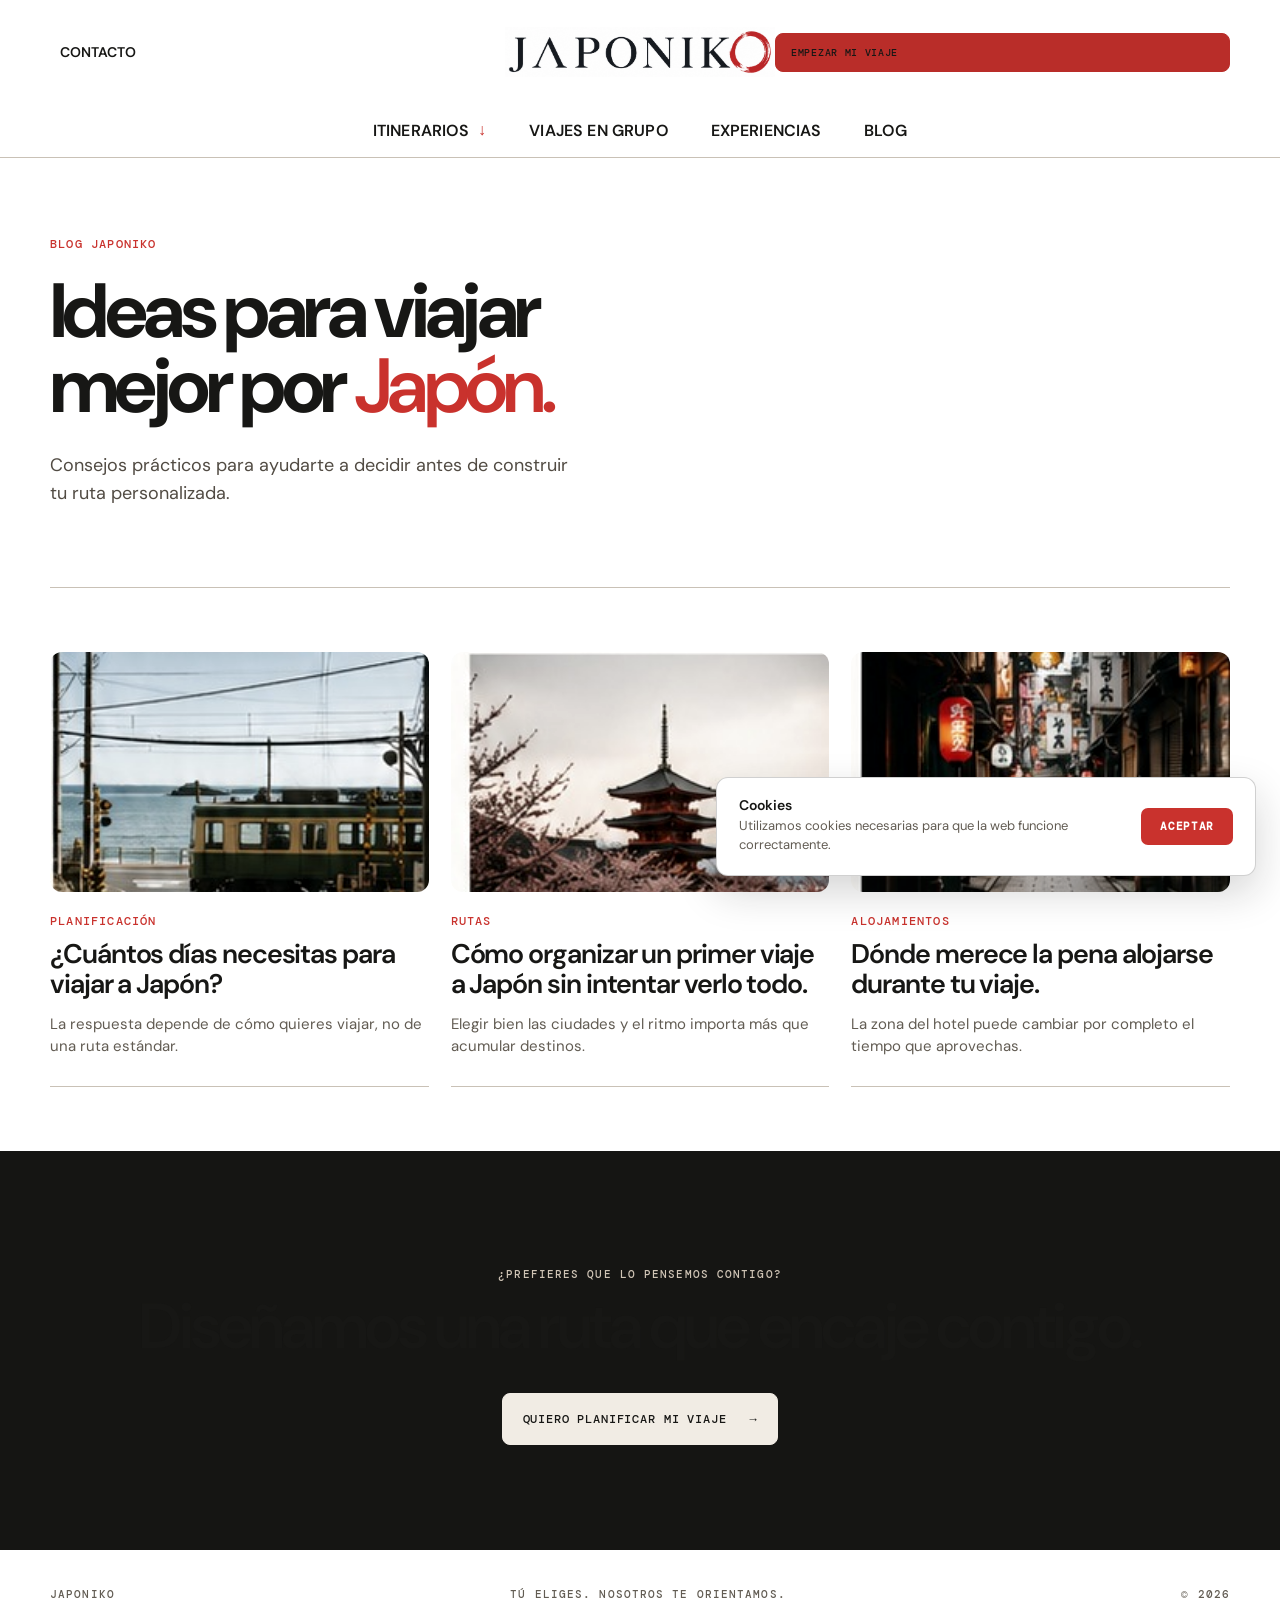
==== commit 35e28029: "Actualizar web de Japoniko" ====
--- a/blog.html
+++ b/blog.html
@@ -2,7 +2,7 @@
 <html lang="es">
 <head><meta charset="utf-8"><meta name="viewport" content="width=device-width, initial-scale=1"><meta name="description" content="Ideas y consejos para organizar un viaje a Japón por libre."><title>Blog | Japoniko</title><link rel="stylesheet" href="style.css"><script src="promo-banner.js" defer></script></head>
 <body>
-<header class="site-header"><a class="logo" href="index.html" aria-label="Japoniko, inicio"><span class="logo-window"><img src="assets/images/logo-japoniko-premium.png" alt="Japoniko"></span></a><nav class="header-nav"><a class="header-link" href="como-funciona.html">Cómo funciona</a><div class="nav-dropdown"><a class="nav-trigger" href="japon-clasico.html">ITINERARIOS</a><div class="nav-menu"><a href="japon-clasico.html">Japón clásico</a><a href="japon-tradicional.html">Japón tradicional</a><a href="japon-extendido.html">Japón extendido</a></div></div><a class="header-link active-link" href="blog.html">Blog</a></nav><a class="header-link contact-button" href="contacto.html">Contacto</a><a class="button button-small" href="index.html#planifica">Empezar mi viaje</a></header>
+<header class="site-header"><a class="logo" href="index.html" aria-label="Japoniko, inicio"><span class="logo-window"><img src="assets/images/logo-japoniko-premium.png" alt="Japoniko"></span></a><nav class="header-nav"><div class="nav-dropdown"><a class="nav-trigger" href="japon-clasico.html">ITINERARIOS</a><div class="nav-menu"><a href="itinerarios.html#japon-clasico">Japón clásico</a><a href="itinerarios.html#japon-tradicional">Japón tradicional</a><a href="itinerarios.html#luna-de-miel">Luna de miel</a><a href="itinerarios.html#japon-en-familia">Japón con niños</a><a href="itinerarios.html#japon-urbano">Japón urbano</a><a href="itinerarios.html#japon-naturaleza">Japón y naturaleza</a><a href="itinerarios.html#japon-tailandia">Combinado Japón y Tailandia</a><a href="itinerarios.html#japon-okinawa">Japón con Okinawa</a></div></div><a class="header-link active-link" href="blog.html">Blog</a></nav><a class="header-link contact-button" href="contacto.html">Contacto</a><a class="button button-small" href="index.html#planifica">Empezar mi viaje</a></header>
 <main>
 <section class="subpage-hero section"><p class="section-label">BLOG JAPONIKO</p><h1>Ideas para viajar<br>mejor por <em>Japón.</em></h1><p>Consejos prácticos para ayudarte a decidir antes de construir tu ruta personalizada.</p></section>
 <section class="article-grid section"><article><img src="assets/images/tokio.jpg" alt="Tokio"><p class="eyebrow">PLANIFICACIÓN</p><h2>¿Cuántos días necesitas para viajar a Japón?</h2><p>La respuesta depende de cómo quieres viajar, no de una ruta estándar.</p></article><article><img src="assets/images/pagoda.jpg" alt="Pagoda japonesa"><p class="eyebrow">RUTAS</p><h2>Cómo organizar un primer viaje a Japón sin intentar verlo todo.</h2><p>Elegir bien las ciudades y el ritmo importa más que acumular destinos.</p></article><article><img src="assets/images/calle.jpg" alt="Calle tradicional japonesa"><p class="eyebrow">ALOJAMIENTOS</p><h2>Dónde merece la pena alojarse durante tu viaje.</h2><p>La zona del hotel puede cambiar por completo el tiempo que aprovechas.</p></article></section>
--- a/style.css
+++ b/style.css
@@ -1,4 +1,83 @@
 @import url('https://fonts.googleapis.com/css2?family=DM+Mono:wght@400;500&family=DM+Sans:wght@400;500;600;700&family=Playfair+Display:ital,wght@0,500;0,600;1,500;1,600&display=swap');
+.itinerary.section{position:relative;margin-top:28px;padding:52px 56px!important;border:1px solid #d8d0c4;border-top:3px solid var(--red);border-radius:18px;background:linear-gradient(135deg,#fff 0%,#f7f3ec 100%);box-shadow:0 14px 28px rgba(23,23,21,.06);overflow:hidden}.itinerary.section:after{content:'';position:absolute;right:-55px;top:-66px;width:210px;height:210px;border:1px solid rgba(216,57,50,.18);border-radius:50%;box-shadow:0 0 0 20px rgba(216,57,50,.035),0 0 0 42px rgba(216,57,50,.025);pointer-events:none}.itinerary.section .section-label{position:relative;z-index:1;margin-bottom:16px}.itinerary.section .split-heading{position:relative;z-index:1;grid-template-columns:minmax(0,1.08fr) minmax(260px,.72fr);gap:56px;align-items:center}.itinerary.section .split-heading h2{font-size:clamp(38px,4.2vw,60px);line-height:1.01}.itinerary.section .split-heading>p{max-width:430px;margin:0;padding:14px 0 14px 21px;border-left:2px solid var(--red);font-size:16px;line-height:1.55}.itinerary.section .itinerary-grid{position:relative;z-index:1;grid-template-columns:repeat(3,minmax(0,1fr));gap:12px;margin-top:34px;border:0}.itinerary.section .itinerary-grid>div{min-height:82px;padding:15px 16px;border:1px solid #ddd5c9;border-radius:10px;background:rgba(255,255,255,.7);display:flex;flex-direction:column;align-items:flex-start;justify-content:center;gap:7px;transition:transform .22s ease,border-color .22s ease,box-shadow .22s ease}.itinerary.section .itinerary-grid>div:hover{transform:translateY(-3px);border-color:rgba(216,57,50,.55);box-shadow:0 9px 16px rgba(23,23,21,.08)}.itinerary.section .itinerary-grid b{min-width:0;color:var(--red);font-size:10px;letter-spacing:.08em}.itinerary.section .itinerary-grid span{font-size:17px;font-weight:600;line-height:1.2}@media(max-width:800px){.itinerary.section{margin:18px 20px 0;padding:34px 25px!important;border-radius:14px}.itinerary.section .split-heading{grid-template-columns:1fr;gap:22px}.itinerary.section .split-heading>p{padding-left:16px}.itinerary.section .itinerary-grid{grid-template-columns:repeat(2,minmax(0,1fr));margin-top:27px}.itinerary.section:after{right:-100px;top:-95px}}@media(max-width:540px){.itinerary.section{margin:14px 14px 0;padding:30px 18px!important}.itinerary.section .itinerary-grid{grid-template-columns:1fr;gap:9px}.itinerary.section .itinerary-grid>div{min-height:68px;flex-direction:row;align-items:center;justify-content:flex-start;gap:14px}.itinerary.section .itinerary-grid span{font-size:16px}}
+.experiences-hero{min-height:430px;display:flex;flex-direction:column;justify-content:center;border-bottom:1px solid var(--line)}.experiences-hero h1{font-size:clamp(52px,6vw,84px);letter-spacing:-.06em;line-height:.98;margin:0}.experiences-hero>p:last-child{max-width:590px;margin:28px 0 0;font-size:18px;line-height:1.6;color:#514b43}.experiences-grid{display:grid;grid-template-columns:repeat(2,minmax(0,1fr));gap:26px}.experience-card{overflow:hidden;border:1px solid #d9d1c5;border-radius:16px;background:#fff;box-shadow:0 12px 24px rgba(23,23,21,.06);transition:transform .28s ease,box-shadow .28s ease}.experience-card:hover{transform:translateY(-5px);box-shadow:0 19px 32px rgba(23,23,21,.12)}.experience-card>img,.experience-photo{display:block;width:100%;height:auto;aspect-ratio:1/1;object-fit:cover;background-image:url('assets/images/experiencias-japoniko-grid.png');background-size:200% 200%;background-repeat:no-repeat}.experience-sumo .experience-photo{background-position:0 0}.experience-tea .experience-photo{background-position:100% 0}.experience-rings .experience-photo{background-position:0 100%}.experience-geisha .experience-photo{background-position:100% 100%}.experience-copy{padding:27px 30px 31px}.experience-copy>p:first-child{margin:0 0 17px;color:var(--red);font:500 10px/1.2 'DM Mono',monospace;letter-spacing:.1em}.experience-copy h2{font-size:clamp(29px,3vw,39px);line-height:1.05;letter-spacing:-.05em;margin:0 0 14px}.experience-copy>p:last-child{margin:0;color:#585147;font-size:16px;line-height:1.55}@media(max-width:800px){.experiences-hero{min-height:340px}.experiences-grid{grid-template-columns:1fr;padding-top:55px!important;padding-bottom:60px!important}.experience-copy{padding:23px 22px 27px}}@media(max-width:640px){.experiences-hero{padding-top:58px!important;padding-bottom:58px!important}.experiences-hero h1{font-size:clamp(43px,12vw,56px)}.experiences-hero>p:last-child{font-size:16px}.experiences-grid{gap:18px}.experience-card{border-radius:13px}.experience-copy h2{font-size:29px}.experience-copy>p:last-child{font-size:15px}}
+.site-header .nav-menu{max-height:min(70vh,430px);overflow-y:auto;overscroll-behavior:contain}
+
+/* Viajes en grupo */
+.group-hero{display:grid;grid-template-columns:minmax(0,.9fr) minmax(380px,1.1fr);gap:8%;align-items:center;max-width:var(--max);margin:0 auto;padding:96px 0 90px}.group-hero-copy h1{margin:0;font-size:clamp(62px,7vw,104px);line-height:.88;letter-spacing:-.08em}.group-hero-copy h1 em{color:var(--red)}.group-hero-copy>p:not(.section-label){max-width:500px;margin:30px 0;color:#514a42;font-size:18px;line-height:1.6}.group-hero figure{position:relative;min-height:510px;margin:0;overflow:hidden;border-radius:18px;background:#ddd5c8;box-shadow:0 18px 35px rgba(23,23,21,.14)}.group-hero figure img{display:block;width:100%;height:510px;object-fit:cover}.group-hero figcaption{position:absolute;right:18px;bottom:18px;padding:9px 11px;background:rgba(255,255,255,.9);font:500 10px 'DM Mono',monospace;letter-spacing:.08em}.group-key-data{display:grid;grid-template-columns:1fr 1fr;gap:10px;max-width:500px;margin:34px 0}.group-key-data div{padding:16px 0;border-top:1px solid var(--ink);border-bottom:1px solid var(--line)}.group-key-data dt,.group-details dt{font:500 10px 'DM Mono',monospace;letter-spacing:.1em;color:var(--red)}.group-key-data dd{margin:8px 0 0;font-size:21px;font-weight:600;letter-spacing:-.03em}.group-key-data small{font-size:14px;font-weight:400}.group-overview{display:grid;grid-template-columns:minmax(0,1fr) minmax(280px,.65fr);gap:10%;align-items:end;border-top:1px solid var(--line);border-bottom:1px solid var(--line)}.group-overview h2,.group-route-heading h2,.group-details h2{margin:0;font-size:clamp(42px,5vw,70px);line-height:1;letter-spacing:-.06em}.group-overview>p{max-width:450px;margin:0;color:#514a42;font-size:18px;line-height:1.6}.group-route{padding-top:92px!important;padding-bottom:96px!important}.group-route-heading{display:grid;grid-template-columns:minmax(0,1fr) minmax(260px,.55fr);gap:9%;margin-bottom:42px}.group-route-heading .section-label{grid-column:1/-1;margin:0}.group-route-grid{display:grid;grid-template-columns:repeat(4,minmax(0,1fr));gap:16px}.group-route-grid article{overflow:hidden;border:1px solid #d9d1c5;border-radius:14px;background:#fff;box-shadow:0 10px 22px rgba(23,23,21,.06)}.group-route-grid img{display:block;width:100%;aspect-ratio:3/4;object-fit:cover}.group-route-grid article>div{padding:21px 20px 25px}.group-route-grid span{color:var(--red);font:500 10px 'DM Mono',monospace;letter-spacing:.09em}.group-route-grid h3{margin:20px 0 10px;font-size:25px;letter-spacing:-.05em}.group-route-grid p{margin:0;color:#5b534a;font-size:15px;line-height:1.5}.group-details{display:grid;grid-template-columns:minmax(0,1fr) minmax(280px,.8fr);gap:11%;align-items:start;background:#eee9e0}.group-details dl{margin:6px 0 0;border-top:1px solid #bdb5aa}.group-details dl div{display:grid;grid-template-columns:130px 1fr;gap:18px;padding:18px 0;border-bottom:1px solid #cfc6ba}.group-details dd{margin:0;font-size:17px;line-height:1.45}@media(max-width:900px){.group-hero{padding-left:25px;padding-right:25px;grid-template-columns:1fr 1fr;gap:38px}.group-hero figure,.group-hero figure img{min-height:430px;height:430px}.group-route-grid{grid-template-columns:repeat(2,minmax(0,1fr))}.group-overview,.group-route,.group-details{padding-left:25px!important;padding-right:25px!important}}@media(max-width:640px){.group-hero{grid-template-columns:1fr;padding:55px 22px 62px}.group-hero figure{grid-row:1;min-height:310px}.group-hero figure img{height:310px;min-height:0}.group-hero-copy h1{font-size:clamp(54px,15vw,76px)}.group-hero-copy>p:not(.section-label),.group-overview>p{font-size:16px}.group-key-data{margin:27px 0}.group-key-data dd{font-size:18px}.group-overview,.group-details{grid-template-columns:1fr;gap:28px;padding:58px 22px!important}.group-route{padding:60px 22px!important}.group-route-heading{grid-template-columns:1fr;gap:18px;margin-bottom:28px}.group-route-grid{grid-template-columns:1fr;gap:13px}.group-route-grid article{display:grid;grid-template-columns:125px 1fr}.group-route-grid img{height:100%;aspect-ratio:auto}.group-route-grid article>div{padding:18px}.group-route-grid h3{margin:13px 0 7px;font-size:22px}.group-route-grid p{font-size:14px}.group-details dl div{grid-template-columns:105px 1fr;gap:12px}.group-details dd{font-size:15px}}
+
+/* El archivo del logo se ha ajustado al área visible para conservar nitidez. */
+.site-header .logo{width:320px!important}.site-header .logo-window{width:320px!important}@media(max-width:640px){.site-header .logo,.site-header .logo-window{width:205px!important}}
+
+/* Acceso directo a WhatsApp en la franja de contacto. */
+.quick-whatsapp{background:#25d366!important}.quick-whatsapp:hover{background:#168b45!important}
+
+/* Mosaico principal: imágenes más grandes y proporciones cuadradas. */
+main .hero{grid-template-columns:minmax(0,.92fr) minmax(0,1.08fr)!important;gap:5%!important}
+main .hero .hero-art.hero-mosaic{
+  width:100%;
+  align-self:center;
+  justify-self:end;
+  display:grid!important;
+  grid-template-columns:repeat(3,minmax(0,1fr));
+  grid-template-rows:repeat(3,minmax(0,1fr));
+  height:auto!important;
+  aspect-ratio:1 / 1!important;
+  gap:14px;
+}
+main .hero .hero-art.hero-mosaic .mosaic-large{grid-column:1 / span 2;grid-row:1 / span 2}
+main .hero .hero-art.hero-mosaic .mosaic-neon{grid-column:3;grid-row:1}
+main .hero .hero-art.hero-mosaic .mosaic-fuji{grid-column:3;grid-row:2}
+main .hero .hero-art.hero-mosaic .mosaic-lanterns{grid-column:1;grid-row:3}
+main .hero .hero-art.hero-mosaic .mosaic-tokyo{grid-column:2;grid-row:3}
+
+@media(max-width:800px){
+  main .hero .hero-art.hero-mosaic{justify-self:stretch;aspect-ratio:1 / 1!important;gap:8px}
+}
+
+/* Resumen día a día de las rutas. */
+.daily-itinerary{position:relative;z-index:1;display:grid;grid-template-columns:repeat(4,minmax(0,1fr));gap:12px;margin-top:34px}
+.daily-card{min-height:142px;padding:18px;border:1px solid #d8d0c4;border-radius:14px;background:rgba(255,255,255,.78);display:flex;flex-direction:column;gap:9px;box-shadow:0 5px 13px rgba(23,23,21,.035);transition:transform .2s ease,box-shadow .2s ease,border-color .2s ease}
+.daily-card:hover{transform:translateY(-3px);border-color:rgba(216,57,50,.55);box-shadow:0 10px 18px rgba(23,23,21,.08)}
+.daily-card__day{color:var(--red);font:600 10px/1 'DM Mono',monospace;letter-spacing:.09em}
+.daily-card h3{margin:0;font-size:18px;line-height:1.12;letter-spacing:-.035em}
+.daily-card p{margin:0;color:#625c53;font-size:13px;line-height:1.45}
+.itinerary.section.daily-ready .itinerary-grid{display:none}
+@media(max-width:960px){.daily-itinerary{grid-template-columns:repeat(3,minmax(0,1fr))}}
+@media(max-width:700px){.daily-itinerary{grid-template-columns:repeat(2,minmax(0,1fr));gap:9px;margin-top:28px}.daily-card{min-height:128px;padding:15px}.daily-card h3{font-size:17px}}
+@media(max-width:440px){.daily-itinerary{grid-template-columns:1fr}.daily-card{min-height:auto}}
+
+/* Color y fotografía decorativa en los ejemplos de itinerario. */
+.itinerary.section.daily-ready:before{content:'';position:absolute;right:-18px;bottom:-24px;width:240px;height:240px;background:var(--route-image) center/cover no-repeat;opacity:.16;filter:saturate(.9);border-radius:50%;pointer-events:none}
+.itinerary.section.daily-ready .daily-card:nth-child(4n + 1){background:#fffaf2;border-top:3px solid #d83932}
+.itinerary.section.daily-ready .daily-card:nth-child(4n + 2){background:#f6faf8;border-top:3px solid #597f6d}
+.itinerary.section.daily-ready .daily-card:nth-child(4n + 3){background:#f7f8fc;border-top:3px solid #65799e}
+.itinerary.section.daily-ready .daily-card:nth-child(4n){background:#fff6f3;border-top:3px solid #bf8870}
+#japon-clasico{--route-image:url('assets/images/hero-japan-fuji-lake.png')}
+#japon-tradicional{--route-image:url('assets/images/hero-japan-shirakawago.png')}
+#japon-extendido{--route-image:url('assets/images/japan-temple-garden-banner.png')}
+#japon-en-10-dias{--route-image:url('assets/images/hero-shibuya.png')}
+#luna-de-miel{--route-image:url('assets/images/fuji-sakura.png')}
+#japon-en-familia{--route-image:url('assets/images/city-tokio-animation.png')}
+#japon-slow{--route-image:url('assets/images/jardin.jpg')}
+#japon-a-tu-ritmo{--route-image:url('assets/images/hero-torii.png')}
+#japon-urbano{--route-image:url('assets/images/yokocho.jpg')}
+#japon-naturaleza{--route-image:url('assets/images/city-hakone-animation.png')}
+@media(max-width:700px){.itinerary.section.daily-ready:before{width:170px;height:170px;opacity:.12}}
+.trip-styles .trip-styles-grid{cursor:grab;user-select:none}.trip-styles .trip-styles-grid.is-dragging{cursor:grabbing}.trip-carousel-controls{display:flex;align-items:center;justify-content:flex-end;gap:10px;margin-top:20px}.trip-carousel-controls span{margin-right:8px;color:#6a6257;font:500 10px/1 'DM Mono',monospace;letter-spacing:.08em;text-transform:uppercase}.trip-carousel-controls button{display:grid;place-items:center;width:38px;height:38px;border:1px solid var(--ink);border-radius:50%;background:#fff;color:var(--ink);font:400 21px/1 'DM Sans',sans-serif;cursor:pointer;transition:background .2s ease,color .2s ease,transform .2s ease}.trip-carousel-controls button:hover,.trip-carousel-controls button:focus-visible{background:var(--red);border-color:var(--red);color:#fff;transform:translateY(-2px);outline:none}@media(max-width:640px){.trip-carousel-controls{justify-content:center;margin-top:18px}.trip-carousel-controls span{font-size:9px}}
+.how-intro{display:grid;grid-template-columns:minmax(0,1fr) minmax(0,.88fr);gap:8%;align-items:center;padding-top:84px!important;padding-bottom:92px!important}.how-intro h1{font-size:clamp(51px,5.8vw,80px);letter-spacing:-.065em;line-height:.98;margin:0}.how-intro>div>p:not(.section-label){max-width:535px;margin:28px 0 31px;font-size:18px;line-height:1.6;color:#4d463e}.how-intro figure{margin:0;min-height:420px;overflow:hidden;border-radius:16px;background:#e1dbd0;box-shadow:0 17px 32px rgba(23,23,21,.12)}.how-intro figure img{display:block;width:100%;height:100%;object-fit:cover}.how-context{padding-top:76px!important;padding-bottom:74px!important;border-top:1px solid var(--line);border-bottom:1px solid var(--line)}.how-context .split-heading{grid-template-columns:minmax(0,1.05fr) minmax(280px,.72fr);gap:8%}.how-context h2,.how-section-heading h2,.how-expertise h2{font-size:clamp(42px,5vw,68px);line-height:1;letter-spacing:-.06em}.how-includes{padding-top:84px!important;padding-bottom:88px!important}.how-section-heading{display:grid;grid-template-columns:minmax(0,1fr) minmax(260px,.64fr);column-gap:9%;align-items:end}.how-section-heading .section-label{grid-column:1/-1}.how-section-heading h2{margin:0}.how-section-heading>p{margin:0 0 7px;font-size:17px;line-height:1.55;color:#574f46}.how-includes-grid{display:grid;grid-template-columns:repeat(3,minmax(0,1fr));gap:14px;margin-top:42px}.how-includes-grid article{min-height:205px;padding:26px;border:1px solid #ddd4c7;border-radius:14px;background:#fff;box-shadow:0 8px 20px rgba(23,23,21,.04)}.how-includes-grid b,.how-method b{color:var(--red);font:500 11px 'DM Mono',monospace;letter-spacing:.08em}.how-includes-grid h3{margin:31px 0 10px;font-size:22px;letter-spacing:-.04em}.how-includes-grid p{margin:0;color:#5b5349;font-size:15px;line-height:1.5}.how-method{max-width:none;padding-left:max(32px,calc((100% - var(--max))/2));padding-right:max(32px,calc((100% - var(--max))/2));background:#e7e1d7}.how-method .how-section-heading{max-width:var(--max)}.how-method ol{max-width:var(--max);margin:48px auto 0;padding:0;border-top:1px solid #c7bcad;list-style:none}.how-method li{display:grid;grid-template-columns:110px minmax(0,1fr);gap:28px;padding:27px 0;border-bottom:1px solid #c7bcad}.how-method li h3{margin:0 0 8px;font-size:25px;letter-spacing:-.04em}.how-method li p{max-width:650px;margin:0;color:#574f46;font-size:16px;line-height:1.55}.how-expertise{display:grid;grid-template-columns:minmax(0,1fr) minmax(290px,.72fr);gap:10%;align-items:end;padding-top:95px!important;padding-bottom:98px!important}.how-expertise .section-label{grid-column:1/-1;margin-bottom:-2px}.how-expertise h2{margin:0}.how-expertise>div{border-left:2px solid var(--red);padding-left:24px}.how-expertise p{margin:0;color:#514940;font-size:17px;line-height:1.62}.how-expertise p+p{margin-top:18px}@media(max-width:800px){.how-intro{grid-template-columns:1fr;gap:38px;padding:62px 25px!important}.how-intro figure{min-height:310px;grid-row:1}.how-context,.how-includes,.how-expertise{padding-left:25px!important;padding-right:25px!important}.how-context .split-heading,.how-section-heading,.how-expertise{grid-template-columns:1fr;gap:24px}.how-includes-grid{grid-template-columns:repeat(2,minmax(0,1fr));margin-top:32px}.how-method{padding:65px 25px!important}.how-method li{grid-template-columns:74px minmax(0,1fr);gap:16px}.how-expertise .section-label{margin-bottom:0}.how-expertise>div{padding-left:18px}}@media(max-width:540px){.how-intro h1{font-size:clamp(44px,12vw,58px)}.how-intro>div>p:not(.section-label){font-size:16px}.how-intro figure{min-height:245px;border-radius:13px}.how-includes-grid{grid-template-columns:1fr;gap:10px}.how-includes-grid article{min-height:0;padding:22px}.how-includes-grid h3{margin-top:23px}.how-method li{grid-template-columns:54px minmax(0,1fr);gap:13px;padding:22px 0}.how-method li h3{font-size:21px}.how-method li p,.how-expertise p{font-size:15px}}
+.how-method{padding-top:72px!important;padding-bottom:72px!important}.how-method ol{margin-top:32px}.how-method li{padding:22px 0}@media(max-width:800px){.how-method{padding-top:50px!important;padding-bottom:50px!important}.how-method ol{margin-top:24px}.how-method li{padding:19px 0}}
+.site-header{z-index:100!important}.site-header .header-nav{overflow:visible!important}.site-header .header-nav .nav-dropdown{z-index:110!important}.site-header .header-nav .nav-dropdown .nav-menu{top:calc(100% - 1px)!important;z-index:200!important;pointer-events:auto!important}.site-header .header-nav .nav-dropdown:hover .nav-menu,.site-header .header-nav .nav-dropdown:focus-within .nav-menu{display:block!important}.site-header .header-nav .nav-menu a{position:relative;z-index:201;cursor:pointer}
+.whatsapp-float{position:fixed;z-index:45;right:24px;bottom:24px;display:grid;place-items:center;width:58px;height:58px;border-radius:50%;background:#25d366;color:#fff;box-shadow:0 10px 24px rgba(23,23,21,.22);transition:transform .2s ease,background .2s ease}.whatsapp-float svg{width:31px;height:31px;fill:currentColor}.whatsapp-float:hover,.whatsapp-float:focus-visible{background:#168b45;transform:translateY(-3px);outline:0}.promo-banner.promo-banner{bottom:96px}@media(max-width:640px){.whatsapp-float{right:16px;bottom:16px;width:54px;height:54px}.whatsapp-float svg{width:29px;height:29px}.promo-banner.promo-banner{bottom:82px}}
+/* Ritmo vertical más compacto entre secciones. */
+main>.section{padding-top:64px!important;padding-bottom:64px!important}main>.quick-signup{margin-bottom:46px!important}main>.bamboo-banner{margin-bottom:36px!important}main>.journey-process{padding-top:60px!important;padding-bottom:60px!important}main>.plan-pricing{margin-top:0!important}main>.trip-styles{padding-top:46px!important;padding-bottom:48px!important}main>.travel-tips{margin-top:34px!important;padding-bottom:58px!important}main>.call-booking{padding-top:62px!important;padding-bottom:58px!important}main>.cities{padding-top:58px!important}@media(max-width:800px){main>.section{padding-top:48px!important;padding-bottom:48px!important}main>.quick-signup{margin-bottom:34px!important}main>.bamboo-banner{margin-bottom:28px!important}main>.journey-process{padding-top:48px!important;padding-bottom:48px!important}main>.trip-styles{padding-top:40px!important;padding-bottom:42px!important}main>.travel-tips{margin-top:28px!important;padding-bottom:46px!important}main>.call-booking{padding-top:50px!important;padding-bottom:46px!important}main>.cities{padding-top:46px!important}}
+main .hero{padding-bottom:62px!important}main .hero h1{font-size:clamp(46px,4.5vw,68px)!important}main .hero .hero-detail{max-width:570px;margin:14px 0 0;color:#514b43;font-size:16px;line-height:1.58}@media(max-width:800px){main .hero{padding-bottom:48px!important}main .hero h1{font-size:clamp(43px,11vw,58px)!important}main .hero .hero-detail{font-size:15px}}
+main>.travel-tips{padding-bottom:26px!important}main>.call-booking{padding-top:36px!important}@media(max-width:800px){main>.travel-tips{padding-bottom:22px!important}main>.call-booking{padding-top:32px!important}}
+main .hero{grid-template-columns:minmax(0,.78fr) minmax(0,1.22fr)!important;gap:6%!important}main .hero .hero-art.hero-mosaic{display:grid!important;grid-template-columns:2fr 1fr 1fr;grid-template-rows:repeat(2,minmax(0,1fr));gap:14px;height:clamp(275px,25vw,360px)!important;padding:0!important;overflow:hidden!important;background:#fff!important;box-shadow:none!important}.hero-mosaic .mosaic-tile{min-width:0;min-height:0;border-radius:16px;background-image:url('assets/images/japan-hero-mosaic-reference.png');background-repeat:no-repeat;background-color:#161513;background-clip:padding-box}.hero-mosaic .mosaic-large{grid-row:1 / span 2;background-size:208% 104%;background-position:0 0}.hero-mosaic .mosaic-neon{background-size:420% 215%;background-position:66% 0}.hero-mosaic .mosaic-fuji{background-size:420% 215%;background-position:100% 0}.hero-mosaic .mosaic-lanterns{background-size:420% 215%;background-position:66% 100%}.hero-mosaic .mosaic-tokyo{background-size:420% 215%;background-position:100% 100%}@media(max-width:800px){main .hero{grid-template-columns:1fr!important}main .hero .hero-art.hero-mosaic{height:250px!important;gap:8px}.hero-mosaic .mosaic-tile{border-radius:11px}}
+main .hero .hero-art.hero-mosaic{height:auto!important;aspect-ratio:2 / 1;align-self:center}.hero-mosaic .mosaic-tile{position:relative;z-index:0;cursor:pointer;transition:transform .35s cubic-bezier(.2,.75,.25,1),box-shadow .35s ease,filter .35s ease}.hero-mosaic .mosaic-tile:hover{z-index:2;transform:scale(1.075);box-shadow:0 14px 28px rgba(23,23,21,.24);filter:saturate(1.08) contrast(1.04)}@media(max-width:800px){main .hero .hero-art.hero-mosaic{height:auto!important;aspect-ratio:2 / 1}.hero-mosaic .mosaic-tile:hover{transform:scale(1.04)}}@media(prefers-reduced-motion:reduce){.hero-mosaic .mosaic-tile{transition:none!important}.hero-mosaic .mosaic-tile:hover{transform:none!important}}
+/* Se elimina el formulario final duplicado. */
+.request{display:none!important}
+ .hero-copy .hero-trust{max-width:540px;margin:18px 0 0;padding-left:16px;border-left:2px solid var(--red);color:#514b43;font-size:15px;line-height:1.55}.hero-copy .hero-trust strong{color:var(--ink)}@media(max-width:800px){.hero-copy .hero-trust{font-size:14px;margin-top:15px}}
 :root{--ink:#171715;--paper:#ede9e0;--warm:#ded7ca;--red:#d83932;--line:#c9c0b2;--max:1180px}*{box-sizing:border-box}html{scroll-behavior:smooth}body{margin:0;background:var(--paper);color:var(--ink);font-family:'DM Sans',sans-serif;line-height:1.5}.site-header{height:92px;max-width:var(--max);margin:auto;display:flex;align-items:center;justify-content:space-between;border-bottom:1px solid var(--line)}.logo{width:180px;height:72px;display:block}.logo-window{display:block;width:180px;height:72px;overflow:hidden;position:relative}.logo img{position:absolute;width:220px;max-width:none;left:-20px;top:-67px}.header-link,.eyebrow,.section-label,footer{font:500 11px/1.2 'DM Mono',monospace;letter-spacing:.1em;text-transform:uppercase}.header-link{color:var(--ink);text-decoration:none;margin-left:auto;margin-right:28px}.button{display:inline-flex;gap:23px;align-items:center;background:var(--red);color:#fff;text-decoration:none;text-transform:uppercase;font:500 11px 'DM Mono',monospace;letter-spacing:.07em;padding:17px 20px;border:1px solid var(--red);transition:.2s}.button:hover{background:#b92e29}.button-small{padding:12px 15px;font-size:10px}.hero{max-width:var(--max);margin:auto;min-height:625px;display:grid;grid-template-columns:1.06fr .94fr;align-items:center;gap:80px}.eyebrow,.section-label{color:#686156;margin:0 0 22px}.hero h1,h2{font-size:clamp(48px,6vw,88px);line-height:.98;letter-spacing:-.06em;margin:0;font-weight:600}.hero h1 em,h2 em{font-family:'Playfair Display',serif;font-weight:500}.intro{font-size:18px;line-height:1.55;max-width:510px;margin:30px 0}.hero-action{display:flex;gap:22px;align-items:center}.hero-action p{font-size:12px;line-height:1.55;margin:0}.hero-art{height:468px;background:#d7cec0;position:relative;overflow:hidden}.sun{position:absolute;width:238px;height:238px;border-radius:50%;background:var(--red);right:92px;top:81px}.mountain{position:absolute;bottom:-45px;background:var(--ink);clip-path:polygon(0 100%,48% 17%,58% 27%,100% 100%)}.mountain-back{width:530px;height:280px;left:-10px;opacity:.72}.mountain-front{width:500px;height:250px;right:-45px;opacity:.97}.hero-art p{position:absolute;right:24px;top:23px;font:400 16px 'DM Mono';letter-spacing:.2em;color:#5f584f}.section{max-width:var(--max);margin:auto;padding:125px 0}.problem{border-top:1px solid var(--line)}.split-heading{display:grid;grid-template-columns:1.45fr .55fr;gap:80px;align-items:end}.split-heading h2{font-size:clamp(42px,5.3vw,72px)}.split-heading>p{font-size:16px;margin:0 0 6px;color:#4c4841}.question-list{display:grid;grid-template-columns:1fr 1fr;margin:78px 0 44px;border-top:1px solid var(--line)}.question-list span{font-size:18px;padding:24px 0;border-bottom:1px solid var(--line)}.question-list span:nth-child(odd){padding-right:25px}.statement{font-size:22px;line-height:1.3;margin:0}.quiet{max-width:none;padding-left:max(calc((100% - var(--max))/2),32px);padding-right:max(calc((100% - var(--max))/2),32px);background:var(--warm)}.included{display:grid;grid-template-columns:repeat(3,1fr);margin-top:78px;border-top:1px solid #bfb5a5}.included article{padding:28px 34px 0 0}.included article+article{padding-left:34px;border-left:1px solid #bfb5a5}.included b,.process b{font:500 11px 'DM Mono';color:var(--red)}.included h3{font-size:24px;margin:45px 0 10px}.included p{color:#504b43;margin:0}.support{display:grid;grid-template-columns:1fr 1fr;background:#191917;color:#f4f0e8;min-height:560px}.support-copy{align-self:center;max-width:590px;justify-self:end;width:100%;padding:76px 95px 76px max(32px,calc((100vw - var(--max))/2))}.support .eyebrow{color:#b6ab9b}.support h2{font-size:clamp(42px,4.5vw,65px)}.support-copy>p:not(.eyebrow){max-width:390px;color:#cbc4b8;margin:28px 0}.text-link{color:#fff;text-decoration:none;font:500 11px 'DM Mono';text-transform:uppercase;letter-spacing:.08em}.support img{width:100%;height:560px;object-fit:cover;filter:saturate(.78) contrast(1.05)}.process h2{font-size:clamp(42px,5.3vw,72px)}.process ol{list-style:none;padding:0;margin:70px 0 0;border-top:1px solid var(--line)}.process li{display:grid;grid-template-columns:90px 1fr;align-items:center;border-bottom:1px solid var(--line);padding:18px 0}.process li span{font-size:22px}.final-cta{text-align:center;background:var(--red);color:#fff;padding:125px 25px}.final-cta .eyebrow{color:#ffe3da}.final-cta h2{font-size:clamp(42px,5vw,72px);max-width:850px;margin:auto}.final-cta>p:not(.eyebrow){margin:30px auto;color:#ffe3da}.button-light{background:#fff;color:var(--ink);border-color:#fff}.button-light:hover{background:#ede9e0;border-color:#ede9e0}footer{max-width:var(--max);margin:auto;height:88px;display:flex;align-items:center;justify-content:space-between;color:#625c53}@media(max-width:800px){.site-header{height:74px;margin:0 20px}.logo,.logo-window{width:135px}.logo img{width:170px;left:-17px;top:-51px}.header-link{display:none}.hero{grid-template-columns:1fr;gap:35px;padding:65px 25px}.hero-art{height:330px;grid-row:1}.hero-copy{grid-row:2}.split-heading{grid-template-columns:1fr;gap:26px}.section{padding:80px 25px}.quiet{padding:80px 25px}.question-list{grid-template-columns:1fr;margin-top:50px}.question-list span:nth-child(odd){padding-right:0}.included{grid-template-columns:1fr;margin-top:50px}.included article,.included article+article{padding:25px 0;border-left:0;border-bottom:1px solid #bfb5a5}.included h3{margin-top:25px}.support{grid-template-columns:1fr}.support-copy{padding:80px 25px}.support img{height:420px}.process ol{margin-top:48px}.final-cta{padding:85px 25px}footer{height:auto;gap:15px;align-items:flex-start;flex-direction:column;padding:28px 25px}.hero-action{align-items:flex-start;flex-direction:column}.sun{right:20%;top:55px}.mountain-back{left:-100px}}
 :root{--ink:#171715}
 .price-detail{max-width:var(--max);margin:auto;padding:120px 0;display:grid;grid-template-columns:1fr 1fr;gap:100px}.price-detail h2{font-size:clamp(42px,4.7vw,67px)}.price-copy>p:not(.section-label){max-width:430px;font-size:17px;margin:26px 0 32px;color:#504b43}.price-includes{border-top:2px solid var(--ink);padding-top:20px}.price-includes ul{list-style:none;padding:0;margin:24px 0}.price-includes li{padding:11px 0 11px 25px;border-bottom:1px solid var(--line);position:relative}.price-includes li:before{content:'—';position:absolute;left:0;color:var(--red)}.fine-print{font-size:13px;color:#625c53;margin:22px 0 0}.about{display:grid;grid-template-columns:1fr 1fr;gap:100px;border-bottom:1px solid var(--line)}.about h2{font-size:clamp(48px,5vw,70px)}.about-text{padding-top:42px}.about-text p{font-size:18px;line-height:1.6;margin:0 0 20px}.about-text strong{font-size:20px;line-height:1.4}@media(max-width:800px){.price-detail,.about{grid-template-columns:1fr;gap:45px;padding:80px 25px}.about-text{padding-top:0}.about{gap:20px}}
@@ -117,6 +196,88 @@
 @keyframes hero-image-swap{0%,29%{opacity:1}34%,95%{opacity:0}100%{opacity:1}}
 @media(prefers-reduced-motion:reduce){.hero-photo .hero-slide{animation:none!important}.hero-photo .hero-slide:first-of-type{opacity:1}.hero-photo .hero-slide:nth-of-type(2){display:none}}
 
+/* Dos opciones de acompañamiento, bajo la muestra del itinerario. */
+.plan-pricing{padding-top:0!important;display:grid;grid-template-columns:repeat(2,minmax(0,1fr));gap:18px}.plan-price-card{min-height:245px;padding:34px 38px;display:flex;flex-direction:column;justify-content:space-between;border:1px solid var(--ink);background:#f2ede3}.plan-price-card p{margin:0;color:var(--red);font:500 11px 'DM Mono',monospace;letter-spacing:.1em}.plan-price-card>strong{display:block;color:var(--ink);font:600 clamp(54px,6vw,80px)/.9 'DM Sans',sans-serif;letter-spacing:-.08em}.plan-price-card>strong s{font-weight:500;text-decoration-color:var(--red);text-decoration-thickness:3px}.plan-price-card span{color:var(--ink);font-size:17px;line-height:1.45}.plan-price-card-primary{background:#171715;border-color:#171715}.plan-price-card-primary>strong,.plan-price-card-primary span{color:#f4f0e8}
+@media(max-width:800px){.plan-pricing{grid-template-columns:1fr;gap:12px;padding-top:0!important;padding-bottom:80px!important}.plan-price-card{min-height:200px;padding:28px}.plan-price-card>strong{font-size:58px}.plan-price-card span{font-size:16px}}
+
+/* El itinerario y sus dos planes comparten el fondo crema. */
+.support{background:#f2ede3!important;color:#171715!important}.support .eyebrow{color:var(--red)!important}.support h2,.support h3,.support strong,.support .text-link{color:#171715!important}.support-copy>p:not(.eyebrow),.support .plan-closing{color:#514b43!important}.plan-includes{border-color:rgba(23,23,21,.24)}.plan-includes li{border-color:rgba(23,23,21,.16)}.plan-includes strong{color:#171715!important}.plan-includes span{color:#5b5349}.book-controls{color:#171715}.book-button{color:#171715;border-color:#93897b}
+.plan-price-card,.plan-price-card-primary{background:#f2ede3!important;border-color:#171715!important;color:#171715}.plan-price-card>strong,.plan-price-card-primary>strong,.plan-price-card span,.plan-price-card-primary span{color:#171715!important}.plan-price-card>span{margin-top:10px;color:#b92e29!important;font:500 10px 'DM Mono',monospace!important;letter-spacing:.1em;text-transform:uppercase}.plan-price-card ul{list-style:none;margin:11px 0 0;padding:0;border-top:1px solid #bdb3a4}.plan-price-card li{position:relative;padding:9px 0 0 17px;color:#171715;font-size:15px;line-height:1.35}.plan-price-card li:before{content:'—';position:absolute;left:0;color:var(--red)}.price-promo{display:flex;align-items:baseline;gap:14px}.price-promo s{color:#766d62;font:500 27px/1 'DM Sans',sans-serif;text-decoration-color:var(--red);text-decoration-thickness:2px}.price-promo strong{display:block;color:#171715;font:600 clamp(54px,6vw,80px)/.9 'DM Sans',sans-serif;letter-spacing:-.08em}
+@media(max-width:800px){.price-promo strong{font-size:58px}}
+
+/* Contenido detallado de los planes. */
+.plan-price-card{justify-content:flex-start}.plan-summary{margin:16px 0 18px;color:#171715;font-size:18px;line-height:1.35}.plan-price-card>strong+.plan-summary{margin-top:17px}.plan-signature .price-promo{margin-top:12px}.signature-includes{margin-top:4px!important}.signature-includes li{padding:14px 0!important}.signature-includes li:before{display:none!important}.signature-includes b{display:block;color:#171715;font-size:15px;line-height:1.3}.signature-includes span{display:block!important;margin:5px 0 0!important;color:#5a5146!important;font:400 13px/1.48 'DM Sans',sans-serif!important;letter-spacing:0!important;text-transform:none!important}
+@media(max-width:800px){.plan-summary{font-size:17px}.signature-includes li{padding:12px 0!important}.signature-includes b{font-size:14px}.signature-includes span{font-size:12px!important}}
+
+/* Solicitud de llamada: formulario breve y calendario nativo. */
+.call-booking{display:grid;grid-template-columns:1fr 1fr;gap:100px;background:#ded7ca;max-width:none;padding-left:max(32px,calc((100% - var(--max))/2));padding-right:max(32px,calc((100% - var(--max))/2))}.call-booking h2{font-size:clamp(43px,4.8vw,69px);letter-spacing:-.055em;margin:0}.call-booking-copy>p:not(.section-label){max-width:390px;margin:26px 0 0;font-size:18px;line-height:1.55}.call-booking-form{display:grid;gap:17px;border-top:2px solid var(--ink);padding-top:23px;align-content:start}.call-booking-form label{display:grid;gap:8px;font:500 11px 'DM Mono',monospace;letter-spacing:.05em;text-transform:uppercase;color:#171715}.call-booking-form input{width:100%;padding:12px 0;border:0;border-bottom:1px solid #93897b;background:transparent;color:#171715;font:400 17px 'DM Sans',sans-serif;outline:0}.call-booking-form input:focus{border-bottom-color:var(--red)}.call-booking-form .button{justify-self:start;margin-top:5px}.call-booking-form .form-note{margin:0;color:#5e554c;font-size:13px}
+@media(max-width:800px){.call-booking{grid-template-columns:1fr;gap:42px;padding:72px 25px}.call-booking-copy>p:not(.section-label){font-size:17px}.call-booking-form{gap:16px}.call-booking-form .button{width:100%;justify-content:center}}
+
+/* Calendario de llamadas: solo días laborables, una franja horaria. */
+.call-date-picker{display:grid;gap:10px}.call-field-label{font:500 11px 'DM Mono',monospace;letter-spacing:.05em;text-transform:uppercase;color:#171715}.call-calendar{display:grid;grid-template-columns:repeat(5,minmax(0,1fr));gap:7px;padding:10px 0;border-top:1px solid #93897b;border-bottom:1px solid #93897b}.call-day{min-height:48px;padding:7px 4px;border:1px solid transparent;background:transparent;color:#171715;font:500 11px/1.18 'DM Mono',monospace;text-transform:capitalize;cursor:pointer;transition:background .16s,color .16s,border-color .16s}.call-day:hover,.call-day:focus-visible{border-color:#171715;outline:0}.call-day.is-selected{border-color:var(--red);background:var(--red);color:#fff}.call-time{margin:0;color:#5d5449;font:500 10px/1.4 'DM Mono',monospace;letter-spacing:.04em;text-transform:uppercase}.call-date-message{min-height:18px;margin:0;color:var(--red);font-size:13px;line-height:1.35}
+@media(max-width:800px){.call-calendar{gap:5px}.call-day{min-height:46px;padding:6px 2px;font-size:10px}.call-time{font-size:9px}}
+
+/* Consejos de viaje sobre imágenes japonesas. */
+.travel-tips{padding-top:0!important;display:grid;grid-template-columns:repeat(3,minmax(0,1fr));gap:16px}.travel-tips article{position:relative;min-height:330px;overflow:hidden;background:#171715}.travel-tips img{position:absolute;inset:0;width:100%;height:100%;object-fit:cover;filter:saturate(.78) contrast(1.05);transition:transform .55s cubic-bezier(.2,.75,.25,1),filter .4s ease}.travel-tips article:after{content:'';position:absolute;inset:0;background:linear-gradient(180deg,rgba(0,0,0,.02) 25%,rgba(0,0,0,.74) 100%);pointer-events:none}.travel-tips p{position:absolute;z-index:1;right:25px;bottom:24px;left:25px;margin:0;color:#fff!important;font-size:18px;line-height:1.3;letter-spacing:-.025em}.travel-tips article:hover img{transform:scale(1.055);filter:saturate(.95) contrast(1.06)}
+@media(max-width:800px){.travel-tips{grid-template-columns:1fr;gap:12px;padding-top:0!important;padding-bottom:80px!important}.travel-tips article{min-height:265px}.travel-tips p{right:20px;bottom:20px;left:20px;font-size:18px}}
+
+/* Carrusel de consejos: tarjetas más pequeñas y separadas. */
+.travel-tips{display:block!important;overflow:hidden;--tip-1:calc(-26% - 32px);--tip-2:calc(-52% - 64px);--tip-3:calc(-78% - 96px);--tip-4:calc(-104% - 128px)}.travel-tips-track{display:flex;width:100%;gap:32px;animation:travel-tips-scroll 20s ease-in-out infinite}.travel-tips article{flex:0 0 26%;min-height:264px}@keyframes travel-tips-scroll{0%,14%{transform:translateX(0)}18%,30%{transform:translateX(var(--tip-1))}34%,46%{transform:translateX(var(--tip-2))}50%,62%{transform:translateX(var(--tip-3))}66%,100%{transform:translateX(var(--tip-4))}}
+@media(max-width:800px){.travel-tips{--tip-1:calc(-76% - 20px);--tip-2:calc(-152% - 40px);--tip-3:calc(-228% - 60px);--tip-4:calc(-304% - 80px);padding-bottom:80px!important}.travel-tips-track{gap:20px}.travel-tips article{flex-basis:76%;min-height:212px}.travel-tips p{font-size:16px}}
+@media(prefers-reduced-motion:reduce){.travel-tips-track{animation:none!important}}
+
+/* Bordes suavemente redondeados en los elementos visuales. */
+.hero-photo,.quick-signup,.support,.plan-price-card,.call-booking,.travel-tips article,.book-spread,.service-vignettes img,.article-grid img,.mini-gallery img{border-radius:7px}.button,.book-button,.call-day,.promo-banner{border-radius:5px}.travel-form input,.travel-form select,.travel-form textarea,.call-booking-form input{border-radius:4px}.support{overflow:hidden}.hero-photo{overflow:hidden}
+
+/* Redondeo reforzado y controles manuales del carrusel. */
+.hero-photo,.quick-signup,.support,.plan-price-card,.call-booking,.travel-tips article,.book-spread,.service-vignettes img,.article-grid img,.mini-gallery img{border-radius:12px}.button,.book-button,.call-day,.promo-banner,.travel-tips-arrow{border-radius:8px}.travel-form input,.travel-form select,.travel-form textarea,.call-booking-form input{border-radius:7px}.travel-tips-track{animation:none!important}.travel-tips-controls{display:flex;justify-content:flex-end;gap:9px;margin-top:16px}.travel-tips-arrow{width:42px;height:38px;border:1px solid #171715;background:#f8f5ef;color:#171715;font-size:20px;line-height:1;cursor:pointer;transition:background .2s,color .2s,transform .2s}.travel-tips-arrow:hover{background:#171715;color:#fff;transform:translateY(-2px)}
+@media(max-width:800px){.travel-tips-controls{margin-top:13px}.travel-tips-arrow{width:40px;height:36px}}
+
+/* Marco del formulario de agenda. */
+.call-booking-form{border:1px solid #171715!important;border-radius:12px;padding:30px!important;background:rgba(248,245,239,.42)}
+@media(max-width:800px){.call-booking-form{padding:23px!important;border-radius:10px}}
+
+.call-daruma{display:block;width:min(250px,72%);height:auto;margin:28px 0 0;filter:drop-shadow(4px 7px 10px rgba(23,23,21,.12))}
+@media(max-width:800px){.call-daruma{width:min(205px,62%);margin-top:22px}}
+
+/* Fondo paisajístico tras las tarjetas de asesoría. */
+.plan-pricing{padding:46px!important;background-image:linear-gradient(90deg,rgba(104,54,69,.23),rgba(246,224,221,.14)),url('assets/images/pricing-forest-pink.png');background-size:cover;background-position:center;border-radius:12px;overflow:hidden}.plan-pricing .plan-price-card{position:relative;z-index:1;box-shadow:0 9px 25px rgba(23,23,21,.18)}
+@media(max-width:800px){.plan-pricing{padding:22px!important;border-radius:10px}}
+
+.travel-tips{margin-top:72px}
+@media(max-width:800px){.travel-tips{margin-top:48px}}
+
+/* Ciudades de Japón: tarjetas sencillas sin imagen. */
+.cities h2{font-size:clamp(43px,5vw,70px);letter-spacing:-.06em;margin:0}.city-card-grid{display:grid;grid-template-columns:repeat(5,minmax(0,1fr));gap:12px;margin-top:44px}.city-card-grid a{min-height:92px;display:flex;align-items:center;justify-content:center;padding:14px;border:1px solid #171715;border-radius:10px;background:#f8f5ef;color:#171715;text-decoration:none;text-align:center;font:500 15px 'DM Sans',sans-serif;transition:transform .2s ease,background .2s ease,color .2s ease,box-shadow .2s ease}.city-card-grid a:hover{transform:translateY(-3px);background:#171715;color:#fff;box-shadow:5px 6px 0 rgba(185,46,41,.55)}.city-guide{display:grid;grid-template-columns:repeat(2,minmax(0,1fr));gap:14px}.city-guide article{min-height:154px;padding:25px 28px;border:1px solid var(--line);border-radius:10px;background:#f8f5ef;scroll-margin-top:35px}.city-guide p{margin:0 0 26px;color:var(--red);font:500 11px 'DM Mono',monospace;letter-spacing:.1em}.city-guide h2{margin:0;font-size:35px;letter-spacing:-.05em}
+@media(max-width:800px){.city-card-grid{grid-template-columns:repeat(2,minmax(0,1fr));gap:9px;margin-top:30px}.city-card-grid a{min-height:76px;font-size:14px}.city-guide{grid-template-columns:1fr;gap:10px}.city-guide article{min-height:125px;padding:22px}.city-guide h2{font-size:29px}}
+.city-card-grid a.city-card-tokio{background-image:linear-gradient(180deg,rgba(0,0,0,.04),rgba(0,0,0,.72)),url('assets/images/city-tokio-animation.png');background-size:cover;background-position:center;color:#fff;border-color:#171715;text-shadow:0 1px 10px rgba(0,0,0,.6)}.city-card-grid a.city-card-tokio:hover{background-color:transparent!important;background-image:linear-gradient(180deg,rgba(0,0,0,.04),rgba(0,0,0,.72)),url('assets/images/city-tokio-animation.png')!important;color:#fff}
+.city-card-grid a.city-card{aspect-ratio:1.25/1;min-height:0;padding:16px;background-image:linear-gradient(180deg,rgba(0,0,0,.08),rgba(0,0,0,.74)),var(--city-image);background-size:cover;background-position:center;color:#fff;border-color:#171715;text-shadow:0 1px 10px rgba(0,0,0,.62);font-size:17px;font-weight:600}.city-card-grid a.city-card:hover{background-color:transparent!important;background-image:linear-gradient(180deg,rgba(0,0,0,.04),rgba(0,0,0,.68)),var(--city-image)!important;color:#fff;transform:translateY(-4px) scale(1.015)}@media(max-width:800px){.city-card-grid a.city-card{aspect-ratio:1.15/1;min-height:0;font-size:15px}}
+.support-copy{position:relative;isolation:isolate;overflow:hidden}.support-copy:before,.support-copy:after{content:'';position:absolute;z-index:0;background:url('assets/images/sakura-branch-plan.png') right top/contain no-repeat;pointer-events:none}.support-copy:before{top:12px;right:-82px;width:min(530px,120%);height:310px;opacity:.22;transform:rotate(-6deg)}.support-copy:after{bottom:-64px;left:-108px;width:360px;height:230px;opacity:.15;transform:rotate(168deg)}.support-copy>*{position:relative;z-index:1}@media(max-width:800px){.support-copy:before{top:18px;right:-95px;width:440px;height:255px;opacity:.17}.support-copy:after{bottom:-48px;left:-118px;width:300px;height:190px;opacity:.12}}
+.support-sakura-accent{position:absolute;z-index:0;left:-18px;top:-18px;width:285px;height:185px;background:url('assets/images/sakura-branch-plan.png') center/contain no-repeat;opacity:.11;pointer-events:none;transform:scaleX(-1) rotate(-8deg)}@media(max-width:800px){.support-sakura-accent{left:-24px;top:-22px;width:205px;height:132px;opacity:.09}}
+.call-booking{padding-bottom:70px}.cities{padding-top:70px}@media(max-width:800px){.call-booking{padding-bottom:50px}.cities{padding-top:52px}}
+/* Ritmo vertical más compacto entre secciones. */
+.section{padding-top:90px;padding-bottom:90px}.quick-signup{margin-bottom:75px}.bamboo-banner{margin-bottom:48px}.support{margin-bottom:90px}.travel-tips{margin-top:52px}.call-booking{padding-top:90px;padding-bottom:60px}.cities{padding-top:60px}.price-detail{padding-top:88px;padding-bottom:88px}.final-cta{padding-top:95px;padding-bottom:95px}@media(max-width:800px){.section{padding-top:64px;padding-bottom:64px}.quick-signup{margin-bottom:52px}.bamboo-banner{margin-bottom:40px}.support{margin-bottom:60px}.travel-tips{margin-top:42px}.call-booking{padding-top:64px;padding-bottom:48px}.cities{padding-top:48px}.price-detail{padding-top:62px;padding-bottom:62px}.final-cta{padding-top:70px;padding-bottom:70px}}
+.plan-pricing{position:relative;isolation:isolate}.plan-pricing:after{display:none}.plan-pricing .plan-price-card{background:#f8f5ef!important;position:relative;isolation:isolate;overflow:hidden}.plan-pricing .plan-price-card:before{content:'';display:block!important;position:absolute;z-index:0;inset:0;background-image:linear-gradient(rgba(248,245,239,.7),rgba(248,245,239,.7)),url('assets/images/essential-garden-bonsai.png');background-size:100% 100%,208% 100%;background-position:center,left center;background-repeat:no-repeat;pointer-events:none}.plan-pricing .plan-signature:before{background-position:center,right center}.plan-pricing .plan-price-card>*{position:relative;z-index:1}@media(max-width:800px){.plan-pricing .plan-price-card:before{background-image:linear-gradient(rgba(248,245,239,.76),rgba(248,245,239,.76)),url('assets/images/essential-garden-bonsai.png');background-size:100% 100%,205% 100%}}
+.plan-pricing .plan-price-card,.plan-pricing .plan-price-card p,.plan-pricing .plan-price-card strong,.plan-pricing .plan-price-card b,.plan-pricing .plan-price-card span,.plan-pricing .plan-price-card li,.plan-pricing .plan-price-card s{color:#171715!important}.plan-pricing .plan-price-card p{font-size:11.33px}.plan-pricing .plan-price-card>strong,.plan-pricing .price-promo strong{font-size:clamp(56px,6.18vw,82px)}.plan-pricing .price-promo s{font-size:27.81px}.plan-pricing .plan-summary{font-size:18.54px}.plan-pricing .signature-includes b{font-size:15.45px}.plan-pricing .signature-includes span{font-size:13.39px!important}@media(max-width:800px){.plan-pricing .plan-price-card>strong,.plan-pricing .price-promo strong{font-size:59.74px}.plan-pricing .plan-summary{font-size:17.51px}.plan-pricing .signature-includes b{font-size:14.42px}.plan-pricing .signature-includes span{font-size:12.36px!important}}
+.call-calendar{margin:9px 9px 9px 9px;padding:14px 12px;border:1px solid #171715;outline:2px solid var(--red);outline-offset:8px;border-radius:9px}@media(max-width:800px){.call-calendar{margin:8px;padding:12px 9px;outline-offset:6px}}
+.call-booking-form{outline:3px solid var(--red);outline-offset:13px}@media(max-width:800px){.call-booking-form{outline-width:2px;outline-offset:9px}}
+.tailandiko-link{display:inline-flex;align-items:center;margin-right:16px;padding:13px 18px;border:1px solid #b87824;border-radius:9px;background:#b87824;color:#fff;text-decoration:none;font:600 12px/1 'DM Mono',monospace;letter-spacing:.07em;transition:background .2s,color .2s,transform .2s}.tailandiko-link:hover{background:#8c5b19;border-color:#8c5b19;color:#fff;transform:translateY(-2px)}@media(max-width:800px){.tailandiko-link{display:none}}
+.about{display:grid;grid-template-columns:minmax(0,1.08fr) minmax(0,.92fr);column-gap:84px;row-gap:54px;background:#f8f5ef!important}.about-heading{grid-column:1/-1}.about-heading .section-label{margin-bottom:20px}.about-heading h2{font-size:clamp(58px,6.2vw,92px);letter-spacing:-.07em}.about-gallery{position:relative;min-height:548px}.about-gallery img{display:block;object-fit:cover;border:1px solid rgba(23,23,21,.4);border-radius:10px}.about-photo-main{width:73%;height:500px;object-position:center}.about-photo-small{position:absolute;right:0;bottom:0;width:48%;height:315px;object-position:center}.about-highlights{display:grid;align-content:start;gap:68px;padding-top:8px}.about-highlights article{display:grid;grid-template-columns:54px minmax(0,1fr);gap:18px}.about-highlights article>b{height:116px;padding-right:17px;border-right:1px solid var(--red);color:var(--red);font:500 22px/1 'DM Sans',sans-serif}.about-highlights h3{margin:0 0 10px;color:#171715;font-size:20px;line-height:1.25;letter-spacing:-.025em}.about-highlights p{margin:0;color:#282622;font-size:16px;line-height:1.62}.about-purpose{grid-column:2;align-self:end;padding-bottom:18px}.about-purpose .section-label{margin-bottom:20px}.about-purpose h3{margin:0;color:#171715;font-size:clamp(38px,3.4vw,55px);line-height:1.02;letter-spacing:-.055em}.about-purpose h3 em{font-family:'Playfair Display',serif!important;font-weight:500!important;color:#171715}.about-purpose>p:last-child{margin:17px 0 0;color:#24221e;font-size:23px;line-height:1.35}.about-quote{grid-column:1/-1;margin:8px 0 0;padding:20px 0 20px 50px;border-left:2px solid var(--red);color:#171715;font:500 clamp(34px,4.3vw,64px)/1.06 'Playfair Display',serif;letter-spacing:-.035em}@media(max-width:800px){.about{grid-template-columns:1fr;gap:40px;padding-top:70px!important;padding-bottom:70px!important}.about-heading{grid-column:auto}.about-heading h2{font-size:clamp(52px,13vw,70px)}.about-gallery{min-height:470px}.about-photo-main{width:75%;height:420px}.about-photo-small{width:50%;height:250px}.about-highlights{gap:35px;padding-top:0}.about-highlights article>b{height:95px;font-size:19px}.about-highlights h3{font-size:19px}.about-highlights p{font-size:15px}.about-purpose{grid-column:auto;padding-bottom:0}.about-purpose h3{font-size:clamp(38px,11vw,54px)}.about-purpose>p:last-child{font-size:20px}.about-quote{grid-column:auto;padding:12px 0 12px 23px;margin-top:4px;font-size:clamp(31px,9vw,47px)}}
+.about-gallery{min-height:650px}.about-gallery .about-photo-main{width:min(100%,490px);height:auto;border:0;border-radius:0;object-fit:contain}.about-photo-small{display:none}@media(max-width:800px){.about-gallery{min-height:0}.about-gallery .about-photo-main{width:min(100%,440px);margin:0 auto;height:auto}}
+.site-header{isolation:isolate;overflow:visible}.site-header:after{content:'';position:absolute;z-index:0;top:-230px;right:-255px;width:1040px;height:460px;background:url('assets/images/sakura-branch-plan.png') center/contain no-repeat;opacity:.27;pointer-events:none;transform:scaleX(-1) rotate(7deg)}.site-header:before{z-index:2}.site-header>*{position:relative;z-index:1}@media(max-width:800px){.site-header:after{display:none}}
+
+/* Base ligeramente más blanca, conservando la calidez de la marca. */
+:root{--paper:#f7f4ee;--warm:#e9e3da;--line:#c9c1b6}.support,.plan-price-card,.plan-price-card-primary{background:#f8f5ef!important}.call-booking{background:#eee8df}
+
+/* Franja de información más legible. */
+.quick-signup{padding:34px 38px;background:#ebe5db}.quick-signup .eyebrow{margin-bottom:10px;font-size:13px}.quick-signup p:last-child{font-size:19px;line-height:1.4}.quick-signup form{min-width:525px}.quick-signup input{padding:16px 0;font-size:18px}.quick-signup button{padding:16px 22px;font-size:12px}
+@media(max-width:800px){.quick-signup{padding:28px 24px}.quick-signup p:last-child{font-size:17px}.quick-signup form{margin-top:22px}.quick-signup input{font-size:16px}.quick-signup button{padding:15px 13px;font-size:10px}}
+
+/* Microinteracciones discretas para reforzar la sensación editorial. */
+.js-reveal{opacity:0;transform:translateY(20px);transition:opacity .68s ease,transform .68s cubic-bezier(.2,.75,.25,1)}.js-reveal.is-revealed{opacity:1;transform:translateY(0)}
+.button{transition:transform .2s ease,box-shadow .2s ease,background .2s ease}.button:hover{transform:translateY(-2px);box-shadow:4px 5px 0 rgba(23,23,21,.2)}.button:active{transform:translateY(0);box-shadow:none}.text-link{transition:color .2s ease,letter-spacing .2s ease}.text-link:hover{color:var(--red)!important;letter-spacing:.12em}.plan-price-card{transition:transform .28s ease,box-shadow .28s ease,border-color .28s ease}.plan-price-card:hover{transform:translateY(-5px);box-shadow:8px 10px 0 rgba(23,23,21,.13);border-color:var(--red)!important}.itinerary-book{transition:transform .35s cubic-bezier(.2,.75,.25,1),filter .35s ease}.itinerary-book:hover{transform:translateY(-5px);filter:drop-shadow(8px 10px 15px rgba(23,23,21,.14))}.call-day{transition:transform .18s ease,background .16s,color .16s,border-color .16s}.call-day:hover{transform:translateY(-2px)}.travel-form input,.travel-form select,.travel-form textarea,.call-booking-form input{transition:border-color .2s ease,background .2s ease}.travel-form input:focus,.travel-form select:focus,.travel-form textarea:focus,.call-booking-form input:focus{background:rgba(255,255,255,.28)}.pdf-badge{animation:gentle-float 4.5s ease-in-out infinite}@keyframes gentle-float{0%,100%{transform:rotate(3deg) translateY(0)}50%{transform:rotate(3deg) translateY(-6px)}}
+@media(prefers-reduced-motion:reduce){.js-reveal{opacity:1!important;transform:none!important;transition:none!important}.button,.text-link,.plan-price-card,.itinerary-book,.call-day{transition:none!important}.button:hover,.plan-price-card:hover,.itinerary-book:hover,.call-day:hover{transform:none!important;box-shadow:none!important;filter:none!important}.pdf-badge{animation:none!important}}
+
 /* Banner de promoción Japoniko: componente fijo, ligero y sin recursos externos. */
 .promo-banner{position:fixed;right:24px;bottom:24px;z-index:40;width:218px;overflow:hidden;background:#f3eee4;border:1px solid #171715;border-radius:3px;box-shadow:8px 10px 24px rgba(23,23,21,.18);color:#171715;transform:translateX(calc(100% + 42px));opacity:0;pointer-events:none;transition:transform .48s cubic-bezier(.2,.8,.2,1),opacity .3s ease}
 .promo-banner.is-visible{transform:translateX(0);opacity:1;pointer-events:auto}.promo-banner.is-closing{transform:translateX(calc(100% + 42px));opacity:0;pointer-events:none}
@@ -125,3 +286,90 @@
 .promo-rule{width:43px;height:1px;margin:31px 0 27px;background:var(--red)}.promo-discount{margin:0;color:#9f2724;font:500 70px/.82 'Playfair Display',serif;letter-spacing:-.07em}.promo-title{margin:10px 0 0;font:600 28px/.95 'DM Sans',sans-serif;letter-spacing:-.055em;text-transform:uppercase}.promo-subtitle{margin:27px 0 0;color:#312d29;font-size:16px;line-height:1.25}.promo-code{padding:21px 18px 24px;background:#b92e29;color:#fff;text-align:center}.promo-code span{display:block;font-size:14px}.promo-code strong{display:block;margin-top:4px;color:#fff;font:600 32px/1 'DM Mono',monospace;letter-spacing:-.07em}
 @media(max-width:640px){.promo-banner{left:12px;right:12px;bottom:12px;width:auto;border-radius:2px;transform:translateY(calc(100% + 28px))}.promo-banner.is-visible{transform:translateY(0)}.promo-banner.is-closing{transform:translateY(calc(100% + 28px))}.promo-close{top:8px;right:7px;width:38px;height:38px;font-size:32px}.promo-main{min-height:0;padding:16px 51px 16px 17px;display:grid;grid-template-columns:auto 1fr;column-gap:13px;text-align:left}.promo-identity{grid-row:1 / span 2;font-size:9px;letter-spacing:.14em;gap:4px}.promo-mark{width:21px;height:21px}.promo-mark:before,.promo-mark:after{left:5px;right:5px}.promo-mark:before{top:7px}.promo-mark:after{top:12px}.promo-mark i{top:6px;bottom:5px}.promo-mark i:first-child{left:6px}.promo-mark i:last-child{right:6px}.promo-rule{display:none}.promo-discount{font-size:38px;line-height:.85;grid-column:2}.promo-title{font-size:17px;margin:1px 0 0;grid-column:2}.promo-subtitle{font-size:13px;margin:7px 0 0;grid-column:2}.promo-code{position:absolute;right:46px;bottom:15px;padding:0;background:transparent;color:#b92e29;text-align:right}.promo-code span{font-size:10px;color:#171715}.promo-code strong{margin-top:1px;color:#b92e29;font-size:17px}.promo-main{padding-right:120px}}
 @media(prefers-reduced-motion:reduce){.promo-banner{transition:none!important}}
+
+/* Contacto directo, igual que en Tailandiko pero con el acento rojo de Japoniko. */
+.whatsapp-hours{position:absolute;top:28px;left:max(34px,calc((100% - var(--max))/2));display:inline-flex;align-items:center;gap:11px;color:var(--ink);text-decoration:none;font:600 13px/1.35 'DM Mono',monospace;letter-spacing:.035em;transition:color .2s,transform .2s}.whatsapp-hours .whatsapp-icon{display:grid;place-items:center;width:38px;height:38px;border-radius:50%;background:#25d366;color:#fff}.whatsapp-hours .whatsapp-icon svg{width:24px;height:24px;fill:currentColor}.whatsapp-hours small{font-size:10px;color:#766f61;letter-spacing:.06em}.whatsapp-hours:hover{color:var(--red);transform:translateY(-1px)}.quick-whatsapp{display:inline-flex;align-items:center;gap:22px;padding:15px 21px;border-radius:7px;background:var(--red);color:#fff;text-decoration:none;text-transform:uppercase;font:600 11px/1 'DM Mono',monospace;letter-spacing:.07em;white-space:nowrap;transition:transform .2s,background .2s}.quick-whatsapp:hover{background:#9f231f;transform:translateY(-2px)}
+@media(max-width:800px){.whatsapp-hours{top:9px;left:18px;font-size:10px;gap:7px}.whatsapp-hours .whatsapp-icon{width:27px;height:27px}.whatsapp-hours .whatsapp-icon svg{width:18px;height:18px}.whatsapp-hours small{font-size:8px}.quick-whatsapp{margin-top:18px;width:100%;justify-content:center}}
+
+/* Titular central sobre la imagen de apertura. */
+.opening-banner-copy h1{display:flex;align-items:center;justify-content:center;gap:.22em;text-align:center}.opening-title-left,.opening-title-right{position:static!important;display:inline!important;transform:none!important}.opening-title-right{color:#f4d7cf}@media(max-width:640px){.opening-banner-copy h1{flex-direction:column;gap:0;line-height:.95}}
+
+/* Carrusel continuo de ejemplos de viaje. */
+.trip-styles{overflow:hidden}.trip-styles .trip-styles-grid{display:flex!important;width:max-content;gap:22px;will-change:transform}.trip-styles .trip-style-card{flex:0 0 clamp(238px,22vw,292px);min-height:300px}@media(max-width:800px){.trip-styles .trip-styles-grid{gap:17px}.trip-styles .trip-style-card{flex-basis:72vw;min-height:272px}}@media(prefers-reduced-motion:reduce){.trip-styles{overflow-x:auto}.trip-styles .trip-styles-grid{transform:none!important}.trip-styles .trip-style-card{flex-basis:270px}}
+
+/* Agenda de Japoniko con la composición centrada de Tailandiko. */
+#agenda-llamada.call-booking{grid-template-columns:1fr!important;justify-items:center;gap:36px!important;text-align:center;background:#fff!important}#agenda-llamada .call-booking-copy{display:grid;justify-items:center}#agenda-llamada .call-booking-copy>p:not(.section-label){max-width:560px!important;margin-top:18px!important}#agenda-llamada .call-booking-form{width:min(100%,650px);text-align:left;background:#fff!important;box-shadow:0 16px 34px rgba(23,23,21,.1)}#agenda-llamada .call-date-picker{width:min(100%,520px);margin:0 auto;gap:14px}#agenda-llamada .call-calendar{grid-template-columns:repeat(4,minmax(0,1fr));gap:9px;margin:0!important;padding:16px!important;border:1px solid rgba(23,23,21,.3)!important;outline:0!important;border-radius:11px;background:#fff!important}#agenda-llamada .call-day{min-height:58px!important;padding:9px 5px!important;border:1px solid transparent!important;border-radius:8px!important;background:#fff!important;font-size:11px!important;box-shadow:inset 0 0 0 1px rgba(23,23,21,.08)}#agenda-llamada .call-day:hover,#agenda-llamada .call-day:focus-visible{border-color:#171715!important;outline:0}#agenda-llamada .call-day.is-selected{border-color:var(--red)!important;background:var(--red)!important;color:#fff!important;box-shadow:0 5px 12px rgba(185,46,41,.22)}#agenda-llamada .call-time{padding-top:1px;color:#625c53!important;font-size:10px!important;letter-spacing:.08em!important}#agenda-llamada .call-date-message{min-height:21px;margin-top:2px!important;font-size:14px!important;font-weight:500}@media(max-width:800px){#agenda-llamada.call-booking{gap:30px!important;text-align:center}#agenda-llamada .call-booking-form{width:100%;text-align:left}#agenda-llamada .call-date-picker{width:100%}#agenda-llamada .call-calendar{grid-template-columns:repeat(3,minmax(0,1fr));gap:6px;padding:10px!important}#agenda-llamada .call-day{min-height:48px!important;font-size:9px!important}}
+
+/* Banner panorámico con más presencia visual. */
+.bamboo-banner{height:190px}@media(max-width:640px){.bamboo-banner{height:140px}}
+
+/* Los ejemplos van junto a la presentación, no después de los precios. */
+.plan-pricing + .trip-styles{display:none!important}
+
+/* Se retira la antigua muestra del plan: el proceso nuevo la sustituye. */
+.support{display:none!important}
+
+/* De la idea al viaje: proceso editorial adaptado a Japoniko. */
+.journey-process{display:grid;grid-template-columns:minmax(0,1fr) minmax(0,.82fr);align-items:center;gap:9%;padding-top:88px!important;padding-bottom:88px!important;border-top:1px solid var(--line)}.journey-process h2{font-size:clamp(46px,5vw,70px);line-height:.98;letter-spacing:-.06em;margin:0}.journey-process h2 em{font-family:'Playfair Display',serif;font-weight:500}.journey-process-intro{max-width:510px;margin:24px 0 28px;font-size:17px;line-height:1.6;color:#514b43}.journey-process-steps{border-top:1px solid var(--line);max-width:575px}.journey-process-steps article{display:grid;grid-template-columns:68px minmax(0,1fr);gap:18px;padding:19px 0;border-bottom:1px solid var(--line)}.journey-process-steps b{color:var(--red);font:600 28px/.95 'DM Sans',sans-serif;letter-spacing:-.07em}.journey-process-steps h3{margin:0;font-size:20px;letter-spacing:-.035em}.journey-process-steps p{margin:5px 0 0;font-size:14px;line-height:1.45;color:#625c53}.journey-itinerary{position:relative;margin:0;justify-self:center;width:min(100%,480px);padding:11px;background:#f5f1e8;box-shadow:0 17px 35px rgba(23,23,21,.14)}.journey-itinerary span{position:absolute;top:-13px;right:-10px;padding:8px 10px;background:var(--red);color:#fff;font:500 9px/1.2 'DM Mono',monospace;letter-spacing:.08em;z-index:1}.journey-itinerary img{display:block;width:100%;max-height:620px;object-fit:contain;background:#fff}@media(max-width:800px){.journey-process{grid-template-columns:1fr;gap:45px;padding-top:65px!important;padding-bottom:65px!important}.journey-process-copy{width:100%}.journey-itinerary{width:min(100%,460px);justify-self:center}.journey-process-steps h3{font-size:19px}}@media(max-width:640px){.journey-process{padding-top:54px!important;padding-bottom:54px!important;gap:36px}.journey-process h2{font-size:clamp(43px,12vw,58px)}.journey-process-intro{font-size:16px;margin:19px 0 24px}.journey-process-steps article{grid-template-columns:52px minmax(0,1fr);gap:12px;padding:17px 0}.journey-process-steps b{font-size:24px}.journey-process-steps h3{font-size:18px}.journey-process-steps p{font-size:13px}.journey-itinerary{width:100%;padding:7px}.journey-itinerary span{right:8px;top:-11px;font-size:8px}}
+
+/* Ejemplos de viaje, con las tarjetas editoriales de Tailandiko adaptadas a Japón. */
+.trip-styles{padding-top:48px!important;padding-bottom:54px!important;border-top:1px solid var(--line)}.trip-styles-heading{display:grid;grid-template-columns:minmax(0,1fr) minmax(260px,.62fr);column-gap:70px;align-items:end;margin-bottom:28px}.trip-styles-heading .section-label{grid-column:1/-1;margin-bottom:12px}.trip-styles-heading h2{margin:0;font-size:clamp(44px,5.1vw,72px);letter-spacing:-.06em}.trip-styles-heading>p{margin:0 0 6px;font-size:17px;line-height:1.55;color:#514b43}.trip-styles-grid{display:grid;grid-template-columns:repeat(4,minmax(0,1fr));gap:15px}.trip-style-card{position:relative;isolation:isolate;display:flex;min-height:300px;overflow:hidden;border:0;border-radius:14px;background:#171715;color:#fff;text-align:left;text-decoration:none;cursor:pointer;box-shadow:0 10px 26px rgba(23,23,21,.1);transition:transform .32s cubic-bezier(.2,.75,.25,1),box-shadow .32s ease}.trip-style-card img{position:absolute;z-index:-1;inset:0;width:100%;height:100%;object-fit:cover;filter:saturate(.75) contrast(1.04);transition:transform .55s cubic-bezier(.2,.75,.25,1),filter .35s ease}.trip-style-card:after{content:'';position:absolute;inset:0;z-index:-1;background:linear-gradient(180deg,rgba(0,0,0,.02) 22%,rgba(0,0,0,.78) 100%)}.trip-style-card>span{position:absolute;top:20px;left:20px;color:#f2c9c4;font:500 11px/1 'DM Mono',monospace;letter-spacing:.12em}.trip-style-card>div{align-self:end;padding:24px;width:100%}.trip-style-card b,.trip-style-card small{display:block;color:#fff}.trip-style-card b{font-size:21px;line-height:1.1;letter-spacing:-.035em}.trip-style-card small{margin-top:9px;font-size:14px;line-height:1.35;opacity:.9}.trip-style-card:hover,.trip-style-card:focus-visible{transform:translateY(-7px);box-shadow:0 18px 34px rgba(23,23,21,.18);outline:2px solid var(--red);outline-offset:3px}.trip-style-card:hover img,.trip-style-card:focus-visible img{transform:scale(1.07);filter:saturate(.98) contrast(1.05)}@media(max-width:900px){.trip-styles-grid{grid-template-columns:repeat(2,minmax(0,1fr))}.trip-style-card{min-height:310px}}@media(max-width:640px){.trip-styles{padding-top:58px!important;padding-bottom:62px!important}.trip-styles-heading{grid-template-columns:1fr;gap:22px;margin-bottom:30px}.trip-styles-heading>p{font-size:16px}.trip-styles-grid{gap:11px}.trip-style-card{min-height:245px;border-radius:12px}.trip-style-card>div{padding:18px}.trip-style-card b{font-size:18px}.trip-style-card small{font-size:13px}}@media(prefers-reduced-motion:reduce){.trip-style-card,.trip-style-card img{transition:none!important}.trip-style-card:hover{transform:none!important}.trip-style-card:hover img{transform:none!important}}
+
+/* Fondo blanco, alineado con la versión actual de Tailandiko. */
+:root{--paper:#fff;--warm:#f7f5f0}.site-header,body{background:#fff}
+
+/* Ruta retirada del menú de itinerarios. */
+.nav-menu a[href="itinerarios.html#japon-naturaleza"]{display:none!important}
+
+/* Sin líneas horizontales entre secciones. Se conservan los contornos de tarjetas y formularios. */
+hr{display:none!important}
+.site-header,.experiences-hero,.group-overview,.how-context,.journey-process,.trip-styles{border-top:0!important;border-bottom:0!important}
+.group-key-data div,.group-details dl,.group-details dl div,.journey-process-steps,.journey-process-steps article{border-top:0!important;border-bottom:0!important}
+
+/* Aviso obligatorio de cookies: sustituye el antiguo anuncio promocional. */
+.cookie-consent{position:fixed;z-index:300;right:24px;bottom:24px;display:flex;align-items:center;gap:24px;width:min(540px,calc(100% - 32px));padding:20px 22px;border:1px solid rgba(23,23,21,.2);border-radius:12px;background:#fff;box-shadow:0 16px 40px rgba(23,23,21,.18);color:var(--ink);transform:translateY(24px);opacity:0;pointer-events:none;transition:transform .24s ease,opacity .24s ease}.cookie-consent.is-visible{transform:translateY(0);opacity:1;pointer-events:auto}.cookie-consent-copy{flex:1}.cookie-consent-copy p{margin:0 0 5px;font:600 14px/1 'DM Sans',sans-serif}.cookie-consent-copy span{display:block;color:#625c53;font-size:13px;line-height:1.45}.cookie-consent-accept{flex:0 0 auto;padding:13px 19px;border:0;border-radius:7px;background:var(--red);color:#fff;font:600 11px/1 'DM Mono',monospace;letter-spacing:.06em;text-transform:uppercase;cursor:pointer}.cookie-consent-accept:hover,.cookie-consent-accept:focus-visible{background:#972420;outline:2px solid var(--ink);outline-offset:2px}@media(max-width:640px){.cookie-consent{right:16px;bottom:16px;left:16px;width:auto;align-items:flex-start;gap:16px;padding:18px}.cookie-consent-copy span{font-size:12px}.cookie-consent-accept{padding:12px 14px}}
+
+/* Símbolos de WhatsApp más limpios y legibles. */
+.whatsapp-float svg path:first-child,.whatsapp-hours .whatsapp-icon svg path:first-child{fill:none!important;stroke:currentColor;stroke-width:1.7;stroke-linejoin:round}.whatsapp-float svg path:last-child,.whatsapp-hours .whatsapp-icon svg path:last-child{fill:currentColor}.whatsapp-float{border:2px solid #fff;box-shadow:0 9px 22px rgba(22,139,69,.25)}.whatsapp-hours .whatsapp-icon{box-shadow:0 5px 12px rgba(22,139,69,.18)}
+
+/* Página de experiencias: introducción más completa con un ritmo vertical compacto. */
+.experiences-hero{min-height:350px!important;padding-top:58px!important;padding-bottom:52px!important}.experiences-intro{max-width:650px;margin-top:20px}.experiences-intro p{margin:0;color:#514b43;font-size:17px;line-height:1.55}.experiences-intro p+p{margin-top:10px}.experiences-grid{padding-top:46px!important;padding-bottom:54px!important}@media(max-width:800px){.experiences-hero{min-height:0!important;padding-top:48px!important;padding-bottom:42px!important}.experiences-intro p{font-size:16px}.experiences-grid{padding-top:38px!important;padding-bottom:46px!important}}
+
+/* Demostración de itinerario privado para clientes. */
+.journey-itinerary-demo{justify-self:center;width:min(100%,480px)}.journey-itinerary-demo .journey-itinerary{width:100%}.journey-itinerary-demo>a{display:block;margin-top:17px;color:var(--red);font:600 11px/1 'DM Mono',monospace;letter-spacing:.05em;text-align:center;text-decoration:none}.journey-itinerary-demo>a:hover{text-decoration:underline}.client-demo-page{background:#fff}.client-demo-header{display:grid;grid-template-columns:1fr auto 1fr;align-items:center;min-height:92px;padding:0 max(28px,calc((100% - var(--max))/2));background:#fff}.client-demo-header .logo,.client-demo-header .logo-window{display:block;width:180px;height:64px}.client-demo-header .logo img{display:block;width:100%;height:100%;object-fit:contain}.client-demo-header>p{margin:0;color:var(--red);font:500 10px 'DM Mono',monospace;letter-spacing:.12em}.client-demo-header>a:last-child{justify-self:end;color:var(--ink);font:600 11px 'DM Mono',monospace;letter-spacing:.04em;text-decoration:none}.client-cover{display:grid;grid-template-columns:minmax(0,.92fr) minmax(360px,1.08fr);gap:8%;align-items:center;max-width:var(--max);margin:0 auto;padding:70px 0 76px}.client-cover h1{margin:14px 0 26px;font-size:clamp(58px,6.4vw,96px);line-height:.89;letter-spacing:-.075em}.client-cover>div>p:not(.section-label){max-width:500px;margin:0;color:#514b43;font-size:18px;line-height:1.55}.client-cover dl{display:grid;grid-template-columns:1fr 1fr;gap:16px 26px;margin:36px 0 0}.client-cover dl div:last-child{grid-column:1/-1}.client-cover dt{color:var(--red);font:500 10px 'DM Mono',monospace;letter-spacing:.1em}.client-cover dd{margin:8px 0 0;font-size:15px;font-weight:600;line-height:1.35}.client-cover figure{position:relative;height:540px;margin:0;overflow:hidden;border-radius:18px;box-shadow:0 18px 38px rgba(23,23,21,.15)}.client-cover figure img{width:100%;height:100%;object-fit:cover}.client-cover figcaption{position:absolute;right:16px;bottom:16px;padding:8px 10px;background:rgba(255,255,255,.92);font:500 9px 'DM Mono',monospace;letter-spacing:.09em}.client-demo-nav{position:sticky;top:0;z-index:10;display:flex;justify-content:center;gap:26px;padding:17px 20px;background:rgba(255,255,255,.96);box-shadow:0 6px 16px rgba(23,23,21,.06)}.client-demo-nav a{color:var(--ink);font:600 11px 'DM Mono',monospace;letter-spacing:.04em;text-decoration:none}.client-demo-nav a:hover{color:var(--red)}.client-summary{display:grid;grid-template-columns:minmax(0,.8fr) minmax(0,1.2fr);gap:10%;align-items:start;max-width:var(--max);margin:0 auto}.client-summary h2,.client-section-heading h2,.client-practical h2,.client-conclusion h2{margin:12px 0 0;font-size:clamp(41px,4.6vw,64px);line-height:.98;letter-spacing:-.065em}.client-summary-grid{display:grid;grid-template-columns:1fr 1fr;gap:12px}.client-summary-grid article{min-height:130px;padding:20px;border-radius:13px;background:#f8f5ef}.client-summary-grid b{display:block;color:var(--red);font:500 10px 'DM Mono',monospace;letter-spacing:.09em}.client-summary-grid span{display:block;margin-top:16px;font-size:17px;font-weight:600;line-height:1.3}.client-days{max-width:var(--max);margin:0 auto}.client-section-heading{display:grid;grid-template-columns:minmax(0,1fr) minmax(260px,.6fr);gap:9%;align-items:end;margin-bottom:34px}.client-section-heading .section-label{grid-column:1/-1}.client-section-heading>p:last-child{margin:0 0 5px;color:#514b43;font-size:17px;line-height:1.55}.client-day-list{display:grid;gap:10px}.client-day-list article{display:grid;grid-template-columns:100px minmax(0,1fr) auto;gap:22px;align-items:center;padding:22px 24px;border-radius:12px;background:#f8f5ef}.client-day-list>b{color:var(--red);font:600 14px 'DM Mono',monospace;letter-spacing:.04em}.client-day-list h3{margin:0;font-size:20px;letter-spacing:-.04em}.client-day-list p{margin:6px 0 0;color:#625c53;font-size:15px;line-height:1.4}.client-day-list a,.client-practical-card a{color:var(--red);font:600 11px 'DM Mono',monospace;letter-spacing:.03em;text-decoration:none;white-space:nowrap}.client-practical{display:grid;grid-template-columns:minmax(0,.75fr) 1fr 1fr;gap:22px;align-items:stretch;max-width:var(--max);margin:0 auto}.client-practical-card{padding:27px;border-radius:14px;background:#171715;color:#fff}.client-practical-card p{margin:0;color:#e9e6df;font-size:15px;line-height:1.5}.client-practical-card p:first-child{padding-bottom:18px}.client-practical-card b,.client-practical-card span{display:block}.client-practical-card b{font-size:19px}.client-practical-card span{margin-top:7px;color:#f0c4be;font:500 10px 'DM Mono',monospace;letter-spacing:.08em}.client-practical-card a{display:inline-block;margin-top:25px;color:#fff}.client-conclusion{max-width:var(--max);margin:0 auto 58px;padding:70px!important;border-radius:18px;background:#f3eee5}.client-conclusion h2{max-width:800px}.client-conclusion>p:not(.section-label){max-width:650px;margin:26px 0;color:#514b43;font-size:18px;line-height:1.55}.client-conclusion .button{margin-top:9px}@media(max-width:800px){.client-demo-header{grid-template-columns:1fr auto;min-height:76px;padding:0 20px}.client-demo-header>p{display:none}.client-demo-header .logo,.client-demo-header .logo-window{width:150px;height:54px}.client-cover{grid-template-columns:1fr;padding:48px 22px}.client-cover figure{grid-row:1;height:350px}.client-cover h1{font-size:clamp(52px,13vw,76px)}.client-demo-nav{justify-content:flex-start;gap:19px;overflow:auto}.client-summary,.client-practical{grid-template-columns:1fr;padding-left:22px!important;padding-right:22px!important}.client-summary-grid{grid-template-columns:1fr 1fr}.client-section-heading{grid-template-columns:1fr;gap:18px}.client-days{padding-left:22px!important;padding-right:22px!important}.client-day-list article{grid-template-columns:76px 1fr;padding:19px}.client-day-list a{grid-column:2;justify-self:start}.client-conclusion{margin:0 22px 36px;padding:42px 25px!important}.journey-itinerary-demo{width:min(100%,460px)}}@media(max-width:500px){.client-demo-header>a:last-child{font-size:9px}.client-summary-grid{grid-template-columns:1fr}.client-cover dl{grid-template-columns:1fr}.client-cover dl div:last-child{grid-column:auto}.client-day-list article{grid-template-columns:1fr}.client-day-list a{grid-column:auto}.client-day-list p{font-size:14px}}
+
+/* Navegación con la misma presencia que en Tailandiko. */
+.site-header .header-nav .header-link.header-link{font-size:16px!important}.site-header .header-nav .nav-dropdown .nav-trigger{font-size:16px!important}@media(max-width:800px){.site-header .header-nav .header-link.header-link{font-size:11px!important}.site-header .header-nav .nav-dropdown .nav-trigger{font-size:11px!important}}
+
+/* Nueva composición editorial, alineada con Tailandiko y manteniendo la identidad Japoniko. */
+.site-header{position:relative!important;display:grid!important;grid-template-columns:1fr auto 1fr;grid-template-rows:104px 54px;align-items:center;height:158px!important;max-width:none!important;margin:0!important;padding:0 max(34px,calc((100% - var(--max))/2));border-bottom:1px solid var(--line)!important}.site-header:before,.site-header:after{display:none!important}.site-header .logo{grid-column:2;grid-row:1;width:270px!important;height:94px!important;margin:0!important}.site-header .logo-window{width:270px!important;height:94px!important;display:flex!important;align-items:center;overflow:visible!important}.site-header .logo-window img{position:static!important;width:100%!important;height:100%!important;object-fit:contain!important;mix-blend-mode:normal!important}.site-header .header-nav{grid-column:1/-1;grid-row:2;display:flex!important;justify-content:center;align-items:center;gap:42px;margin:0!important}.site-header .header-nav .header-link,.site-header .nav-dropdown,.site-header .nav-trigger{margin:0!important;color:var(--ink);font:600 13px/1 'DM Sans',sans-serif!important;letter-spacing:.01em!important;text-transform:uppercase;text-decoration:none}.site-header .tailandiko-link{position:absolute;right:max(34px,calc((100% - var(--max))/2));top:35px;margin:0!important;border-radius:7px;background:#b87824;border-color:#b87824;font-size:11px}.opening-banner{position:relative;isolation:isolate;overflow:hidden;width:100%;height:clamp(400px,42vw,590px);margin:0 0 8px;background:#151513}.opening-banner:after{content:'';position:absolute;z-index:-1;inset:0;background:linear-gradient(90deg,rgba(12,10,8,.32),transparent 36%,transparent 64%,rgba(12,10,8,.28))}.opening-banner>img{position:absolute;inset:0;width:100%;height:100%;object-fit:cover;object-position:center 54%;filter:saturate(.82) contrast(1.06)}.opening-banner-copy{position:absolute;z-index:1;inset:0;color:#fff;pointer-events:none}.opening-banner-copy>p{position:absolute;top:30px;left:50%;margin:0;transform:translateX(-50%);font:500 10px/1 'DM Mono',monospace;letter-spacing:.22em;white-space:nowrap}.opening-banner-copy h1{position:absolute;inset:0;margin:0;font:600 clamp(48px,5vw,78px)/.93 'DM Sans',sans-serif;letter-spacing:-.065em}.opening-title-left,.opening-title-right{position:absolute;top:44%;white-space:nowrap}.opening-title-left{left:max(34px,calc((100% - var(--max))/2))}.opening-title-right{right:max(34px,calc((100% - var(--max))/2));color:#f4d7cf}.hero{min-height:0!important;max-width:var(--max);padding:105px 0 92px;gap:8%!important}.hero-copy{padding:0!important;border:0!important}.hero h1{font-size:clamp(52px,5.4vw,80px)!important}.hero .intro{max-width:570px;font-size:19px}.hero-art{height:465px!important;border-radius:14px;box-shadow:0 18px 36px rgba(23,23,21,.14)}.quick-signup{margin-bottom:70px!important;background:#f5f1e9!important;border-radius:12px}.section{padding-top:88px!important;padding-bottom:88px!important}.travel-tips{margin-top:52px!important}.call-booking{background:#fff!important}
+@media(max-width:800px){.site-header{display:flex!important;min-height:0!important;height:128px!important;padding:12px 20px 0;justify-content:center;align-content:start;flex-wrap:wrap}.site-header .logo{width:180px!important;height:62px!important}.site-header .logo-window{width:180px!important;height:62px!important}.site-header .tailandiko-link{top:20px;right:20px;padding:10px 11px;font-size:8px}.site-header .header-nav{order:3;display:flex!important;width:100%;height:42px;gap:0;justify-content:space-between;margin-top:6px!important}.site-header .header-nav .header-link,.site-header .nav-dropdown,.site-header .nav-trigger{font-size:10px!important}.site-header .nav-menu{left:auto;right:0}.opening-banner{height:360px}.opening-banner-copy>p{top:20px;font-size:8px}.opening-banner-copy h1{font-size:clamp(38px,10vw,54px)}.opening-title-left{left:22px;top:41%}.opening-title-right{right:22px;top:58%}.hero{padding:64px 22px 70px!important;gap:36px!important}.hero .intro{font-size:17px}.hero-art{height:320px!important}.quick-signup{margin:0 22px 56px!important}.section{padding-top:66px!important;padding-bottom:66px!important}}
+
+/* El nombre de cada ruta debe leerse antes que el texto editorial. */
+.itinerary.section .split-heading h2{font-size:clamp(31px,3.1vw,45px)!important;line-height:1.03}
+
+/* Apartados editables de la demostración de itinerario. */
+.client-day-list b small{display:block;margin-top:5px;color:#746b60;font-size:9px;letter-spacing:.08em}.demo-link-placeholder{display:inline-block;margin-top:25px;padding:9px 10px;border:1px dashed rgba(255,255,255,.5);color:#fff!important;font-size:9px!important}.client-hotels{display:grid;grid-template-columns:minmax(0,.82fr) minmax(0,1.18fr);gap:9%;align-items:start;max-width:var(--max);margin:0 auto 58px}.client-hotels h2{margin:12px 0 0;font-size:clamp(41px,4.6vw,64px);line-height:.98;letter-spacing:-.065em}.client-hotels>div>p:not(.section-label){margin:24px 0 0;color:#514b43;font-size:17px;line-height:1.55}.client-hotel-list{display:grid;grid-template-columns:1fr 1fr;gap:12px}.client-hotel-list article{padding:21px;border-radius:13px;background:#f8f5ef}.client-hotel-list b{display:block;color:var(--red);font:500 10px 'DM Mono',monospace;letter-spacing:.08em}.client-hotel-list strong,.client-hotel-list span{display:block}.client-hotel-list strong{margin-top:18px;font-size:19px;letter-spacing:-.04em}.client-hotel-list span{margin-top:8px;color:#625c53;font-size:14px;line-height:1.4}.client-hotel-list a{display:inline-block;margin-top:18px;color:var(--red);font:600 10px 'DM Mono',monospace;letter-spacing:.03em;text-decoration:none}@media(max-width:800px){.client-hotels{grid-template-columns:1fr;margin:0 22px 38px}.client-hotel-list{grid-template-columns:1fr 1fr}}@media(max-width:500px){.client-hotel-list{grid-template-columns:1fr}}
+
+/* Vuelos y alojamientos: encabezados antes de las tarjetas. */
+.client-practical{grid-template-columns:repeat(2,minmax(0,1fr));gap:14px}.client-practical-heading{grid-column:1/-1;margin-bottom:16px}.client-practical-heading h2{margin-top:12px}.client-practical-card{background:#f8f5ef;color:var(--ink)}.client-practical-card p{color:#514b43}.client-practical-card p:first-child{padding-bottom:18px}.client-practical-card span{color:#8d3029}.client-practical-card a{color:var(--red)}.client-practical-card .demo-link-placeholder{border-color:rgba(23,23,21,.28);color:var(--ink)!important}.client-hotels{grid-template-columns:1fr;gap:28px}.client-hotels-heading{max-width:650px}.client-hotels-heading h2{margin-top:12px}.client-hotels-heading>p:not(.section-label){margin-top:18px}@media(max-width:800px){.client-practical{grid-template-columns:1fr}.client-practical-heading{margin-bottom:4px}}
+.client-section-heading h2{margin-top:5px}
+
+/* Mapa de la ruta incluida en la demostración. */
+.client-route-map{display:grid;grid-template-columns:minmax(260px,.7fr) minmax(0,1.3fr);gap:9%;align-items:center;max-width:var(--max);margin:0 auto}.client-route-map-heading h2{margin:12px 0 0;font-size:clamp(41px,4.6vw,64px);line-height:.98;letter-spacing:-.065em}.client-route-map-heading>p:not(.section-label){max-width:390px;margin:22px 0 0;color:#514b43;font-size:17px;line-height:1.55}.japan-route-map{position:relative;min-height:430px;padding:22px;border-radius:18px;background:#f8f5ef;overflow:hidden}.japan-route-map svg{display:block;width:100%;height:430px}.map-land{fill:#ebe4da;stroke:#cfc3b5;stroke-width:2}.map-land.small-island{opacity:.8}.route-line{fill:none;stroke:var(--red);stroke-width:3;stroke-dasharray:7 8;stroke-linecap:round;stroke-linejoin:round}.route-stop circle{fill:var(--red);stroke:#fff;stroke-width:4}.route-stop text{fill:#171715;font:600 12px 'DM Mono',monospace;letter-spacing:.06em}.map-route-key{position:absolute;right:24px;bottom:21px;display:flex;align-items:center;gap:8px;color:#625c53;font:500 10px 'DM Mono',monospace;letter-spacing:.06em}.map-route-key span{display:block;width:22px;border-top:3px dashed var(--red)}@media(max-width:800px){.client-route-map{grid-template-columns:1fr;margin:0 22px}.japan-route-map{min-height:360px}.japan-route-map svg{height:360px}}@media(max-width:500px){.japan-route-map{padding:8px;min-height:310px}.japan-route-map svg{height:310px}.route-stop text{font-size:10px}.map-route-key{right:16px;bottom:14px}}
+
+/* Títulos más contenidos en toda la demostración del itinerario. */
+.client-demo-page .client-cover h1{font-size:clamp(46px,5.1vw,76px)}.client-demo-page .client-summary h2,.client-demo-page .client-section-heading h2,.client-demo-page .client-practical h2,.client-demo-page .client-hotels h2,.client-demo-page .client-route-map-heading h2,.client-demo-page .client-conclusion h2{font-size:clamp(33px,3.65vw,51px)}
+
+/* Mapa editorial de la ruta. */
+.japan-route-map{background:linear-gradient(135deg,#faf8f3,#f1ece3)}.map-grid{fill:url(#map-grid)}.map-sea-label{fill:#938a7e;font:500 10px 'DM Mono',monospace;letter-spacing:.14em}.map-land{fill:#fffdf9;stroke:#bfb4a5;stroke-width:2.2;filter:drop-shadow(0 7px 7px rgba(64,52,39,.09))}.route-line{stroke-width:3.5;stroke-dasharray:4 8}.route-stop circle{filter:drop-shadow(0 4px 4px rgba(142,39,33,.25))}.route-stop .stop-number{fill:#fff;font:600 10px 'DM Mono',monospace;text-anchor:middle}.route-stop .stop-name{fill:#28241f;font:600 10px 'DM Mono',monospace;letter-spacing:.07em}.map-route-key{padding:8px 10px;border-radius:999px;background:rgba(255,255,255,.86)}.map-stop-list{position:absolute;left:22px;right:22px;bottom:16px;display:flex;justify-content:space-between;gap:8px;margin:0;padding:0;list-style:none}.map-stop-list li{display:flex;align-items:center;gap:5px;color:#514b43;font:600 10px 'DM Mono',monospace;letter-spacing:.025em}.map-stop-list b{display:grid;place-items:center;width:20px;height:20px;border-radius:50%;background:var(--red);color:#fff;font-size:8px}@media(max-width:800px){.map-stop-list{left:16px;right:16px;gap:5px}.map-stop-list li{font-size:8px}.map-stop-list b{width:17px;height:17px;font-size:7px}}@media(max-width:500px){.map-sea-label{font-size:8px}.map-stop-list li{gap:3px;font-size:7px}.map-stop-list b{width:15px;height:15px;font-size:6px}}
+.japan-route-map .map-route-key{top:20px;right:22px;bottom:auto}@media(max-width:800px){.japan-route-map .map-route-key{top:16px;right:16px;bottom:auto}}
+
+/* Desarrollo detallado del primer día del itinerario. */
+.client-day-list .client-day-expanded{grid-template-columns:100px minmax(0,1fr);align-items:start;padding:28px 24px;background:#f8f5ef}.client-day-expanded .client-day-content>p{max-width:760px;margin-top:9px}.arrival-route{display:grid;grid-template-columns:minmax(180px,.7fr) minmax(0,1.3fr);gap:24px;align-items:start;margin-top:24px}.arrival-route figure{position:relative;height:265px;margin:0;overflow:hidden;border-radius:12px}.arrival-route img{display:block;width:100%;height:100%;object-fit:cover}.arrival-route figcaption{position:absolute;right:10px;bottom:10px;padding:6px 8px;background:rgba(255,255,255,.9);color:#171715;font:500 8px 'DM Mono',monospace;letter-spacing:.06em}.arrival-route-label{margin:0!important;color:var(--red)!important;font:600 10px 'DM Mono',monospace!important;letter-spacing:.09em}.arrival-route ol{display:grid;gap:13px;margin:15px 0 0;padding:0;list-style:none;counter-reset:arrival}.arrival-route li{position:relative;padding-left:31px;counter-increment:arrival}.arrival-route li:before{content:counter(arrival,decimal-leading-zero);position:absolute;left:0;top:1px;color:var(--red);font:600 10px 'DM Mono',monospace}.arrival-route strong,.arrival-route span{display:block}.arrival-route strong{font-size:16px;letter-spacing:-.025em}.arrival-route span{margin-top:4px;color:#625c53;font-size:14px;line-height:1.45}.client-day-expanded .arrival-note{margin:23px 0 0;padding:13px 15px;border-radius:9px;background:#fffdfa;color:#514b43;font-size:14px;line-height:1.5}.client-day-expanded .arrival-note strong{color:#171715}@media(max-width:800px){.client-day-list .client-day-expanded{grid-template-columns:76px minmax(0,1fr)}.arrival-route{grid-template-columns:1fr}.arrival-route figure{height:250px}}@media(max-width:500px){.client-day-list .client-day-expanded{grid-template-columns:1fr}.arrival-route{gap:18px}.arrival-route figure{height:220px}.arrival-route strong{font-size:15px}.arrival-route span{font-size:13px}}
+
+/* Acceso destacado a la demostración del itinerario. */
+.journey-itinerary-demo>a.demo-itinerary-button{display:inline-flex;align-items:center;justify-content:center;gap:22px;min-width:280px;margin:24px auto 0;padding:17px 22px;border-radius:9px;background:var(--red);color:#fff;font:600 12px/1 'DM Mono',monospace;letter-spacing:.045em;text-align:center;text-decoration:none;transition:transform .2s ease,background .2s ease}.journey-itinerary-demo>a.demo-itinerary-button:hover{background:#a11f1b;text-decoration:none;transform:translateY(-2px)}.demo-itinerary-button span{font-size:18px;line-height:0}@media(max-width:500px){.journey-itinerary-demo>a.demo-itinerary-button{width:100%;min-width:0;padding:16px;font-size:10px}}
+
+/* Resumen de presupuesto editable para cada cliente. */
+.client-budget{display:grid;grid-template-columns:minmax(250px,.72fr) minmax(0,1.28fr);gap:9%;align-items:start;max-width:var(--max);margin:0 auto 74px}.client-budget-heading h2{margin:12px 0 0;font-size:clamp(33px,3.65vw,51px);line-height:.98;letter-spacing:-.065em}.client-budget-heading>p:not(.section-label){max-width:390px;margin:22px 0 0;color:#514b43;font-size:17px;line-height:1.55}.client-budget-card{padding:29px;border-radius:16px;background:#f8f5ef}.budget-note{margin:0 0 19px;color:var(--red);font:600 10px 'DM Mono',monospace;letter-spacing:.1em}.client-budget-card dl{margin:0}.client-budget-card dl>div{display:flex;justify-content:space-between;gap:20px;padding:15px 0;border-top:1px solid #ddd5c9}.client-budget-card dt{font-size:16px;font-weight:600}.client-budget-card dd{margin:0;color:#625c53;font:500 12px 'DM Mono',monospace;white-space:nowrap}.budget-total{display:flex;justify-content:space-between;gap:20px;align-items:end;margin-top:16px;padding:20px 0 0;border-top:2px solid #171715}.budget-total span{font:600 10px 'DM Mono',monospace;letter-spacing:.08em}.budget-total strong{color:var(--red);font-size:26px;letter-spacing:-.05em}@media(max-width:800px){.client-budget{grid-template-columns:1fr;margin:0 22px 48px}.client-budget-heading>p:not(.section-label){max-width:560px}}@media(max-width:500px){.client-budget-card{padding:22px}.client-budget-card dl>div{align-items:start;flex-direction:column;gap:6px}.budget-total{align-items:start;flex-direction:column;gap:8px}}
